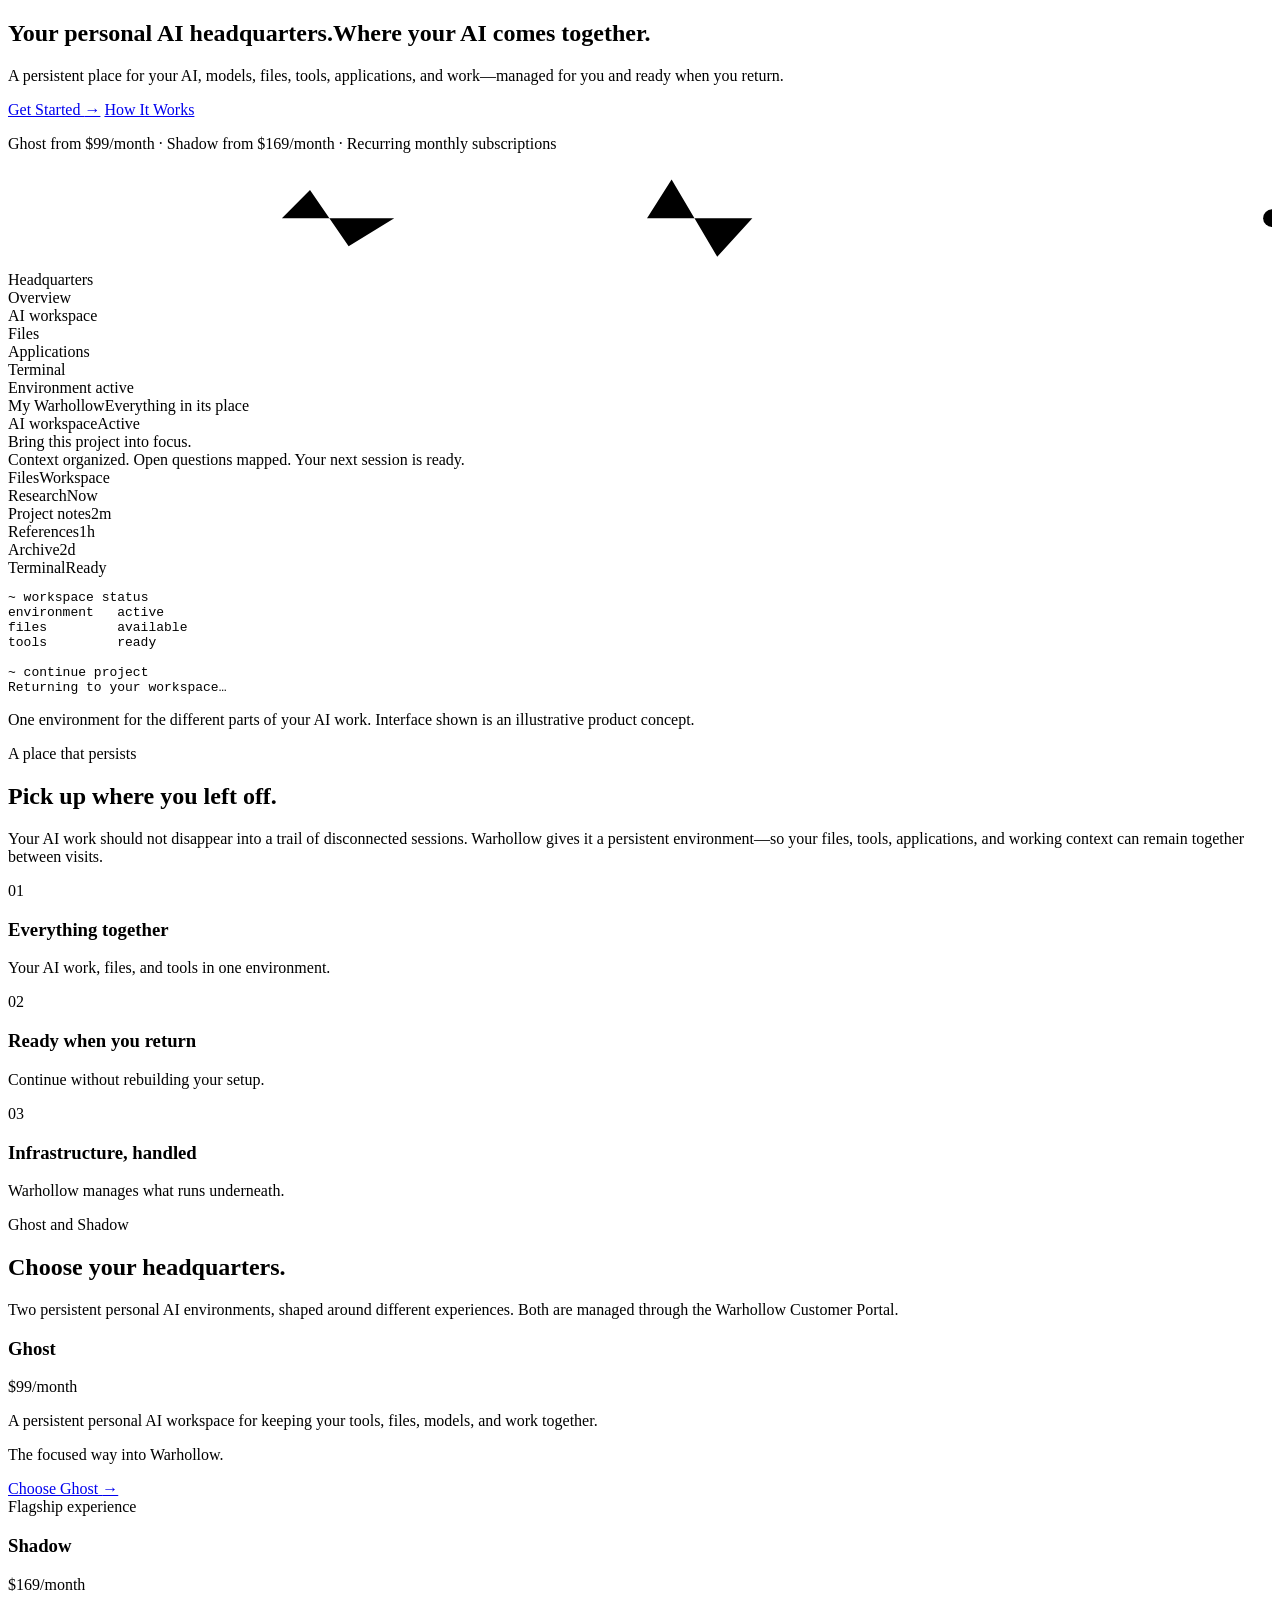
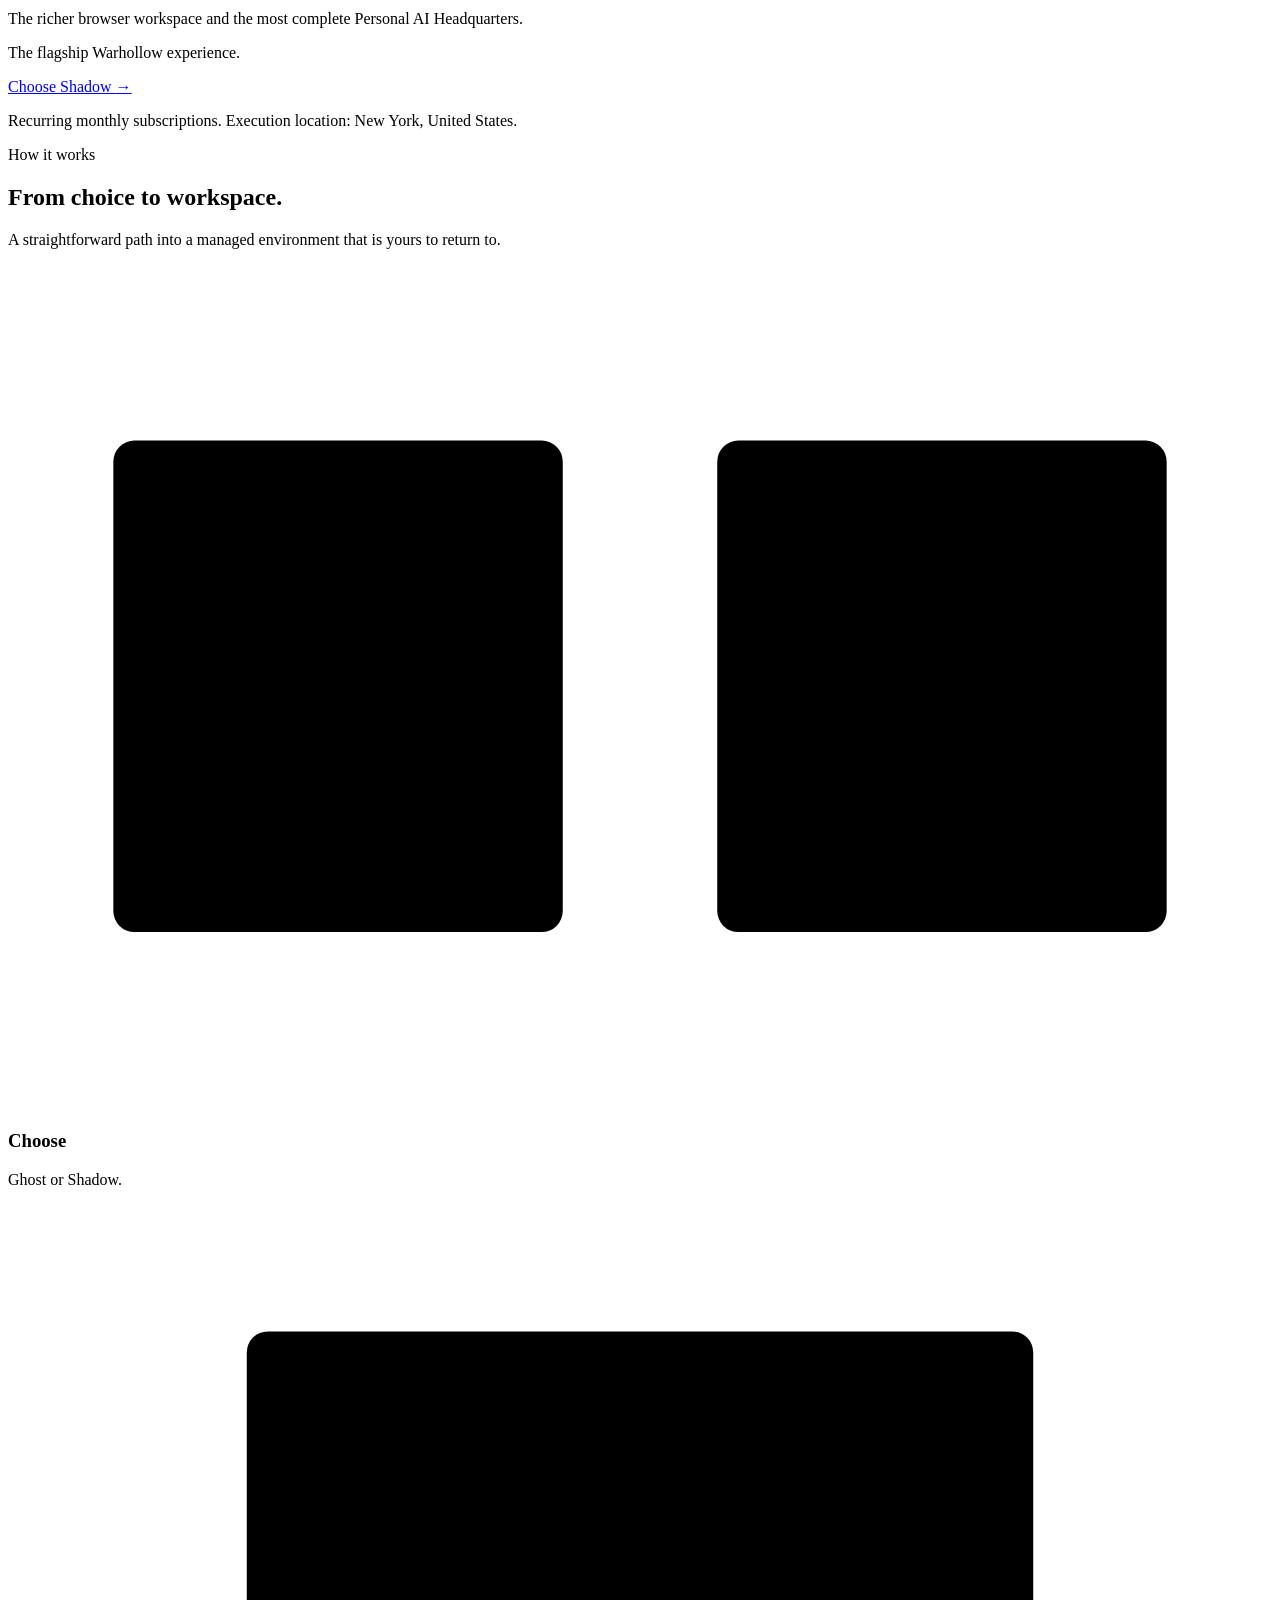
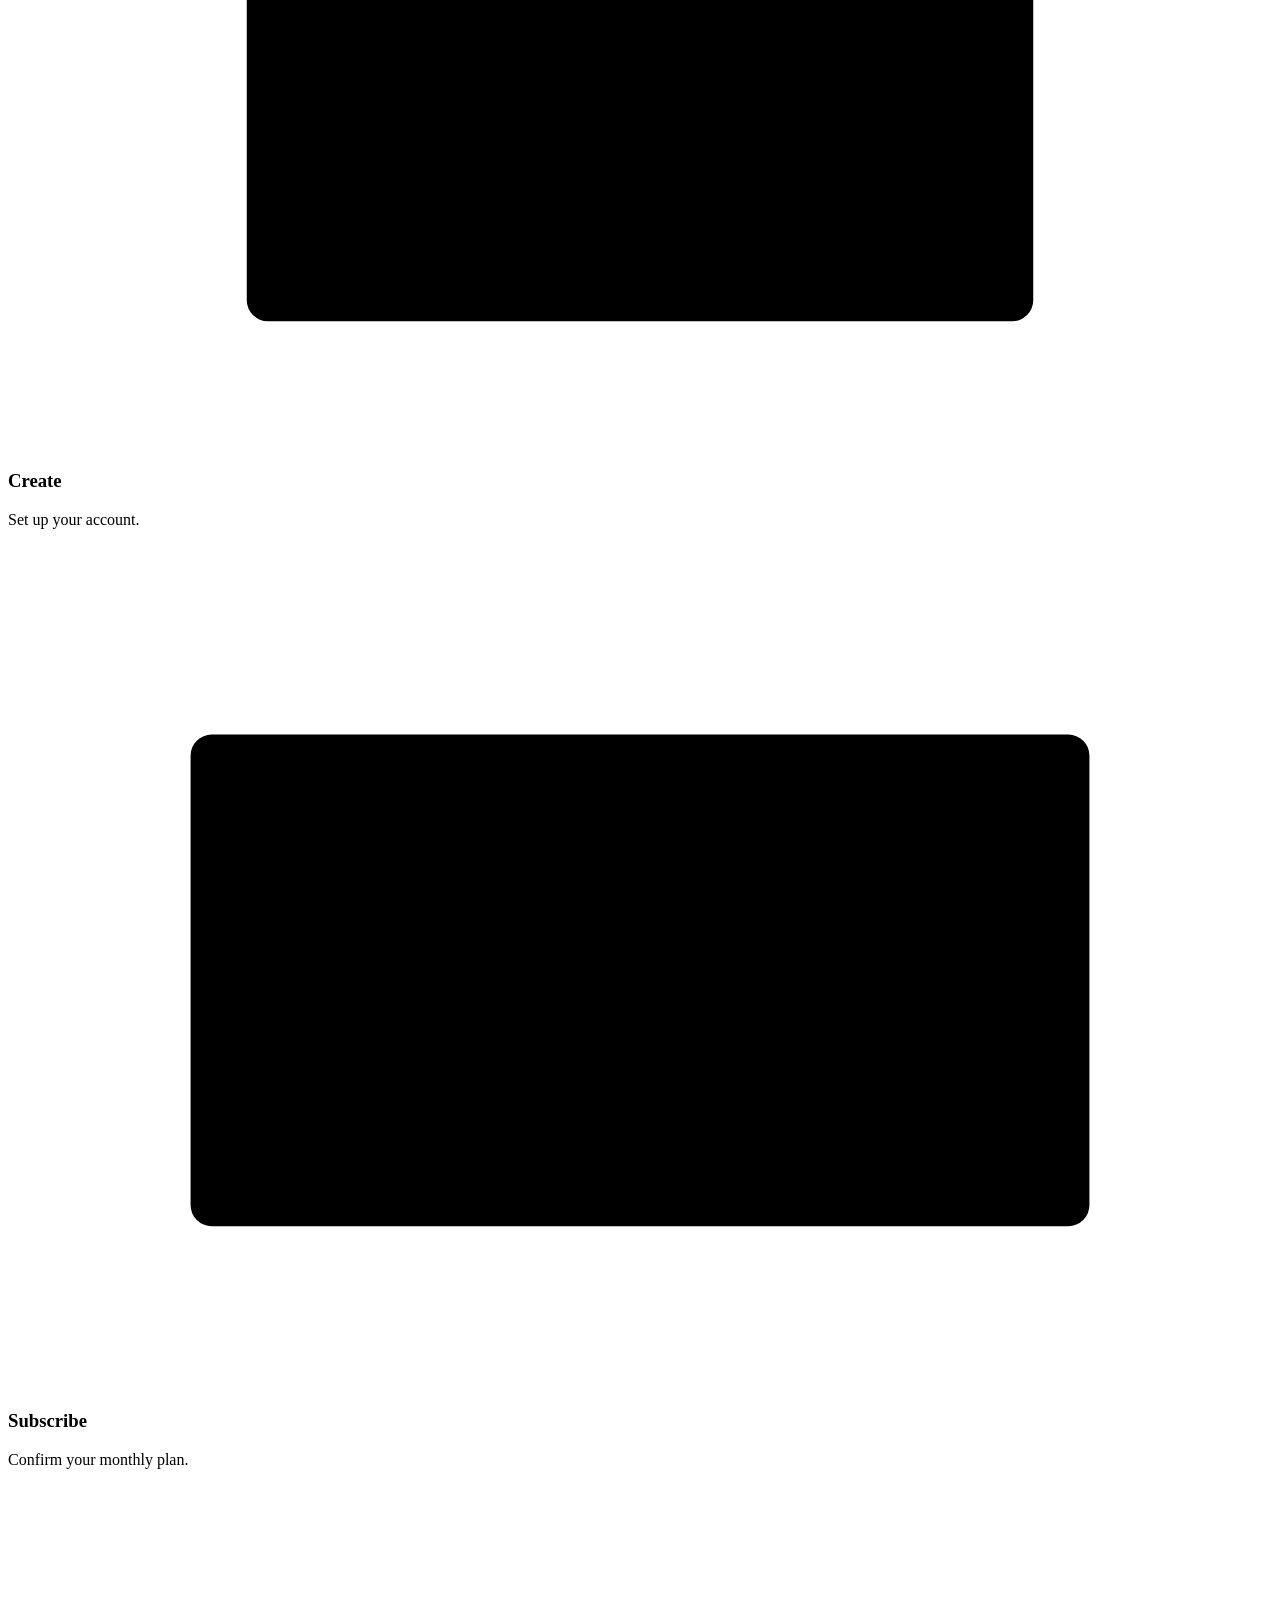
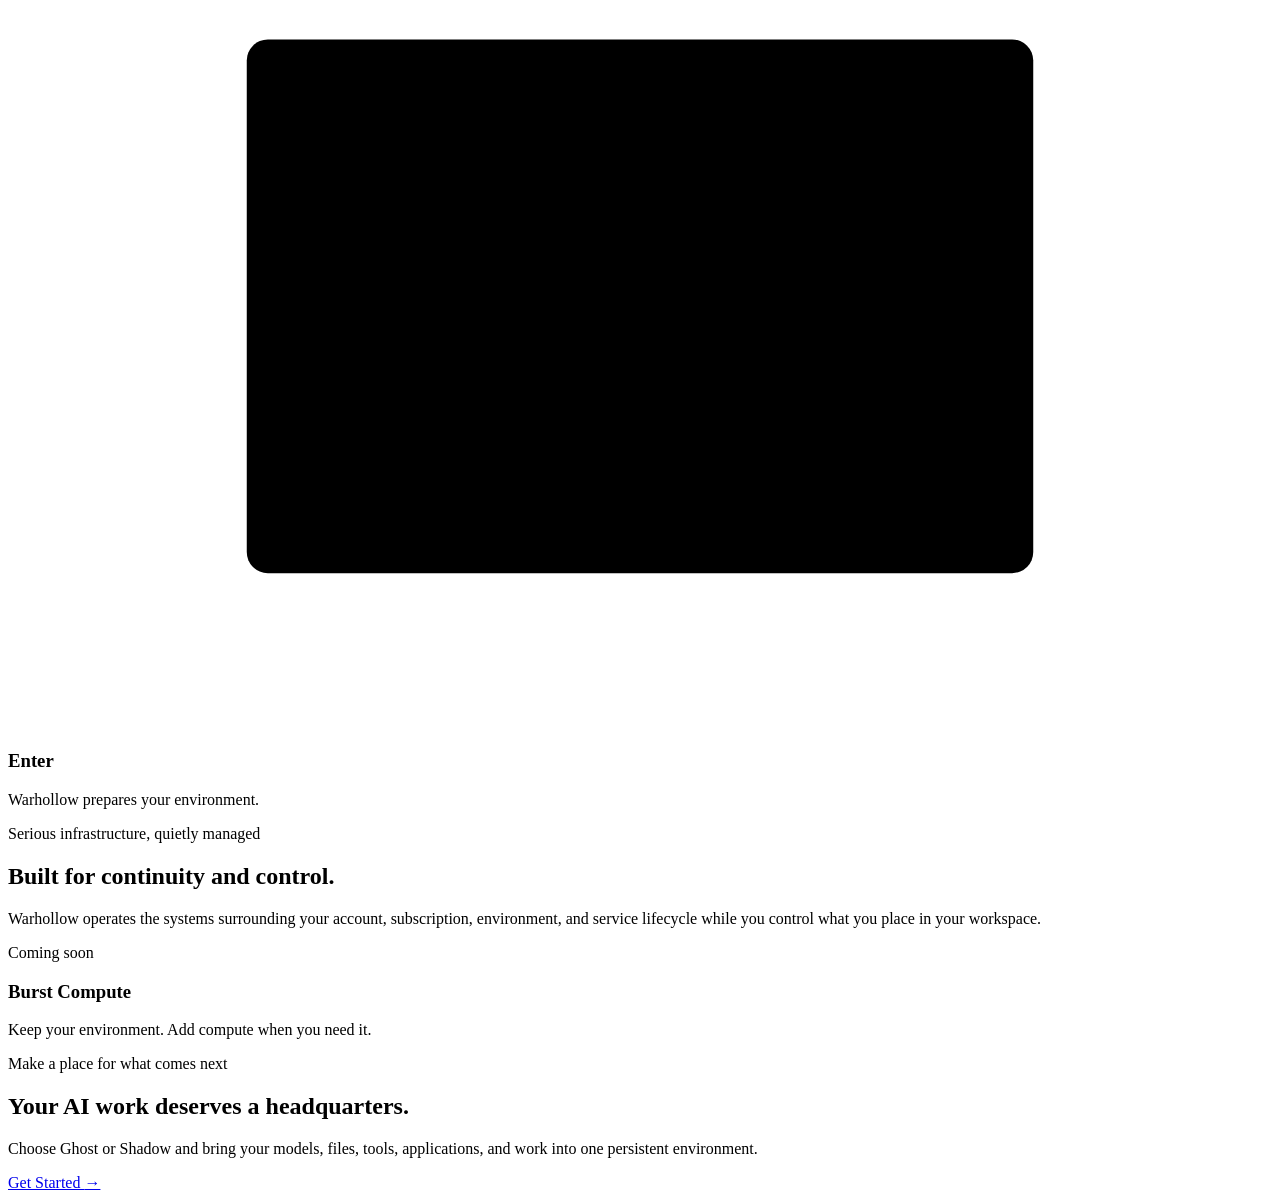
==== warhollow-site/index.html @ b1355f58 "Clean up obsolete homepage visuals" ====
<!doctype html>
<html lang="en">
<head>
  <meta charset="utf-8">
  <meta name="viewport" content="width=device-width, initial-scale=1">
  <meta name="theme-color" content="#07090a">
  <title>Warhollow — Your Personal AI Headquarters</title>
  <meta name="description" content="A persistent place where your AI, models, files, tools, applications, workspace, and compute come together.">
  <link rel="canonical" href="https://warhollow.com/">
  <link rel="stylesheet" href="/styles.css">
</head>
<body>
  <div data-site-header></div>
  <main>
    <section class="hero shell">
      <h1>Your personal AI headquarters.<span>Where your AI comes together.</span></h1>
      <p class="hero-copy">A persistent place for your AI, models, files, tools, applications, and work—managed for you and ready when you return.</p>
      <div class="hero-actions">
        <a class="button primary" href="https://portal.warhollow.com">Get Started <span aria-hidden="true">→</span></a>
        <a class="button secondary" href="#how-it-works">How It Works</a>
      </div>
      <p class="microcopy">Ghost from $99/month · Shadow from $169/month · Recurring monthly subscriptions</p>
      <svg class="system-signal" viewBox="0 0 360 28" aria-hidden="true"><path d="M0 14h78l8-8 11 16 13-8h72l7-11 13 22 10-11h148"/><circle cx="360" cy="14" r="2.5"/></svg>
    </section>

    <section class="workspace-stage shell" aria-labelledby="workspace-caption">
      <div class="workspace" role="img" aria-label="Warhollow workspace bringing together AI activity, files, tools, terminal, and environment status">
        <aside class="workspace-sidebar" aria-hidden="true">
          <div class="window-controls"><i></i><i></i><i></i></div>
          <div class="workspace-label">Headquarters</div>
          <div class="side-item active"><i class="side-icon"></i>Overview</div>
          <div class="side-item"><i class="side-icon"></i>AI workspace</div>
          <div class="side-item"><i class="side-icon"></i>Files</div>
          <div class="side-item"><i class="side-icon"></i>Applications</div>
          <div class="side-item"><i class="side-icon"></i>Terminal</div>
          <div class="side-status"><div class="status-row"><i class="status-dot"></i>Environment active</div></div>
        </aside>
        <div class="workspace-main" aria-hidden="true">
          <div class="workspace-top"><span class="workspace-title">My Warhollow</span><span class="workspace-meta">Everything in its place</span></div>
          <div class="workspace-grid">
            <article class="workspace-card ai-panel">
              <div class="card-head"><span>AI workspace</span><span class="card-kicker">Active</span></div>
              <div class="ai-body">
                <div class="ai-note">Bring this project into focus.</div>
                <div class="ai-response">Context organized. Open questions mapped. Your next session is ready.</div>
              </div>
            </article>
            <article class="workspace-card">
              <div class="card-head"><span>Files</span><span class="card-kicker">Workspace</span></div>
              <div class="files-list">
                <div class="file-row"><i class="file-icon"></i><span>Research</span><span class="file-time">Now</span></div>
                <div class="file-row"><i class="file-icon"></i><span>Project notes</span><span class="file-time">2m</span></div>
                <div class="file-row"><i class="file-icon"></i><span>References</span><span class="file-time">1h</span></div>
                <div class="file-row"><i class="file-icon"></i><span>Archive</span><span class="file-time">2d</span></div>
              </div>
            </article>
            <article class="workspace-card terminal">
              <div class="card-head"><span>Terminal</span><span class="card-kicker">Ready</span></div>
              <pre><span class="prompt">~</span> workspace status
environment   active
files         available
tools         ready

<span class="prompt">~</span> continue project
Returning to your workspace…<span class="cursor"></span></pre>
            </article>
          </div>
        </div>
      </div>
      <p class="workspace-caption" id="workspace-caption">One environment for the different parts of your AI work. Interface shown is an illustrative product concept.</p>
    </section>

    <section class="section" id="products">
      <div class="shell">
        <div class="section-intro">
          <div><p class="eyebrow">A place that persists</p><h2 class="section-heading">Pick up where you left off.</h2></div>
          <p class="section-copy">Your AI work should not disappear into a trail of disconnected sessions. Warhollow gives it a persistent environment—so your files, tools, applications, and working context can remain together between visits.</p>
        </div>
        <div class="feature-grid">
          <article class="feature"><span class="feature-number">01</span><h3>Everything together</h3><p>Your AI work, files, and tools in one environment.</p></article>
          <article class="feature"><span class="feature-number">02</span><h3>Ready when you return</h3><p>Continue without rebuilding your setup.</p></article>
          <article class="feature"><span class="feature-number">03</span><h3>Infrastructure, handled</h3><p>Warhollow manages what runs underneath.</p></article>
        </div>
      </div>
    </section>

    <section class="section" id="pricing">
      <div class="shell">
        <div class="section-intro">
          <div><p class="eyebrow">Ghost and Shadow</p><h2 class="section-heading">Choose your headquarters.</h2></div>
          <p class="section-copy">Two persistent personal AI environments, shaped around different experiences. Both are managed through the Warhollow Customer Portal.</p>
        </div>
        <div class="pricing-grid">
          <article class="price-card">
            <h3 class="price-name">Ghost</h3>
            <div class="price">$99<span>/month</span></div>
            <p class="price-description">A persistent personal AI workspace for keeping your tools, files, models, and work together.</p>
            <p class="price-details">The focused way into Warhollow.</p>
            <a class="button secondary" href="https://portal.warhollow.com">Choose Ghost <span aria-hidden="true">→</span></a>
          </article>
          <article class="price-card flagship">
            <span class="flagship-label">Flagship experience</span>
            <h3 class="price-name">Shadow</h3>
            <div class="price">$169<span>/month</span></div>
            <p class="price-description">The richer browser workspace and the most complete Personal AI Headquarters.</p>
            <p class="price-details">The flagship Warhollow experience.</p>
            <a class="button primary" href="https://portal.warhollow.com">Choose Shadow <span aria-hidden="true">→</span></a>
          </article>
        </div>
        <p class="pricing-note">Recurring monthly subscriptions. Execution location: New York, United States.</p>
      </div>
    </section>

    <section class="section" id="how-it-works">
      <div class="shell">
        <div class="section-intro"><div><p class="eyebrow">How it works</p><h2 class="section-heading">From choice to workspace.</h2></div><p class="section-copy">A straightforward path into a managed environment that is yours to return to.</p></div>
        <div class="steps">
          <article class="step">
            <div class="step-art" aria-hidden="true"><svg viewBox="0 0 180 120"><rect class="step-surface" x="15" y="25" width="64" height="70" rx="3"/><rect class="step-surface" x="101" y="25" width="64" height="70" rx="3"/><circle cx="47" cy="52" r="11"/><path d="M30 78h34M133 42v21M122 52.5h22M116 78h34"/></svg></div>
            <h3>Choose</h3><p>Ghost or Shadow.</p>
          </article>
          <article class="step">
            <div class="step-art" aria-hidden="true"><svg viewBox="0 0 180 120"><rect class="step-surface" x="34" y="18" width="112" height="84" rx="3"/><circle cx="65" cy="54" r="13"/><path d="M44 83c3-11 11-17 21-17s18 6 21 17M102 46h25M102 59h25M102 72h17"/></svg></div>
            <h3>Create</h3><p>Set up your account.</p>
          </article>
          <article class="step">
            <div class="step-art" aria-hidden="true"><svg viewBox="0 0 180 120"><rect class="step-surface" x="26" y="27" width="128" height="70" rx="3"/><path d="M26 47h128M43 73h32M43 83h21"/><circle cx="130" cy="73" r="10"/><path class="step-accent" d="m126 73 3 3 6-7"/></svg></div>
            <h3>Subscribe</h3><p>Confirm your monthly plan.</p>
          </article>
          <article class="step">
            <div class="step-art" aria-hidden="true"><svg viewBox="0 0 180 120"><rect class="step-surface" x="34" y="22" width="112" height="76" rx="3"/><path d="M34 43h112M49 33h2M59 33h2M69 33h2M68 70h44M90 58v24"/><path class="step-accent" d="m104 64 8 6-8 6"/></svg></div>
            <h3>Enter</h3><p>Warhollow prepares your environment.</p>
          </article>
        </div>
      </div>
    </section>

    <section class="section">
      <div class="shell">
        <div class="section-intro"><div><p class="eyebrow">Serious infrastructure, quietly managed</p><h2 class="section-heading">Built for continuity and control.</h2></div><p class="section-copy">Warhollow operates the systems surrounding your account, subscription, environment, and service lifecycle while you control what you place in your workspace.</p></div>
        <div class="burst-grid">
          <article class="burst-panel"><span class="coming">Coming soon</span><h3>Burst Compute</h3><p>Keep your environment. Add compute when you need it.</p></article>
        </div>
      </div>
    </section>

    <section class="final-cta shell">
      <p class="eyebrow">Make a place for what comes next</p>
      <h2>Your AI work deserves a headquarters.</h2>
      <p>Choose Ghost or Shadow and bring your models, files, tools, applications, and work into one persistent environment.</p>
      <a class="button primary" href="https://portal.warhollow.com">Get Started <span aria-hidden="true">→</span></a>
    </section>
  </main>
  <div data-site-footer></div>
  <script src="/site.js"></script>
</body>
</html>
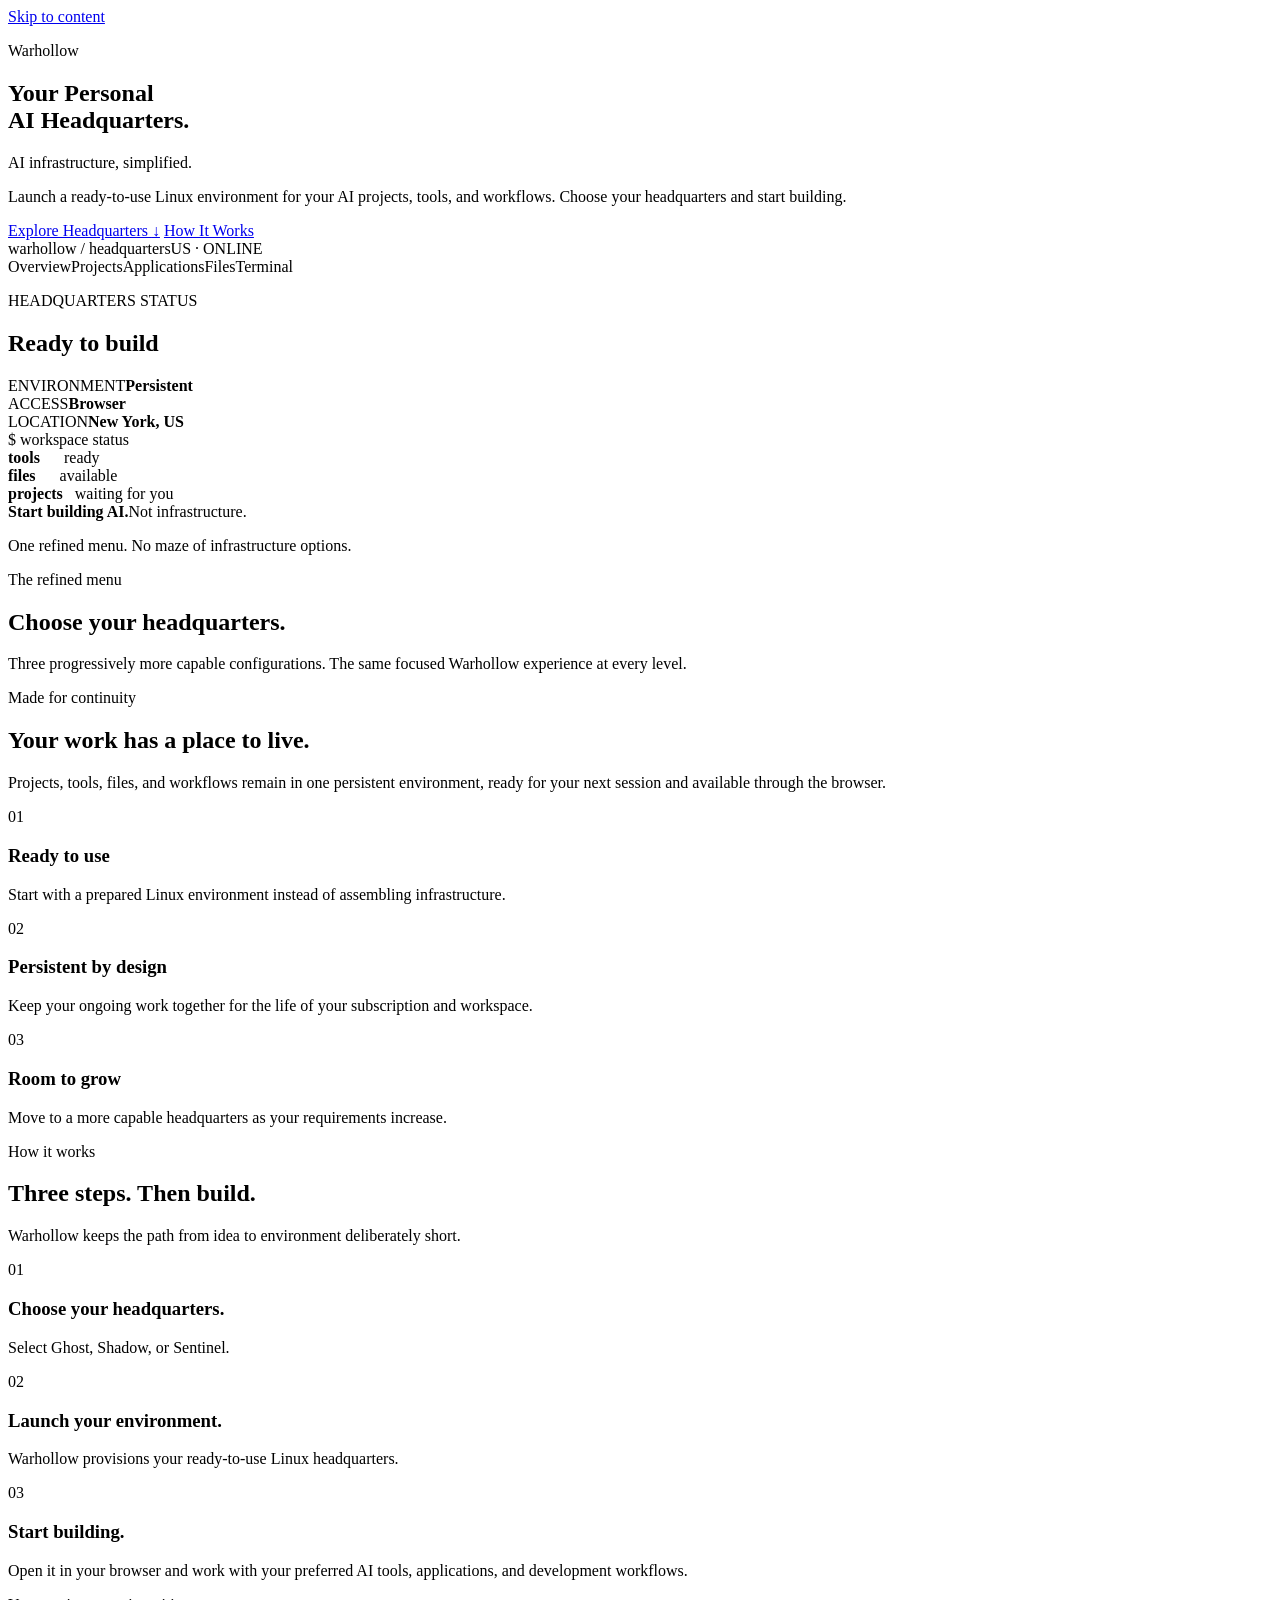
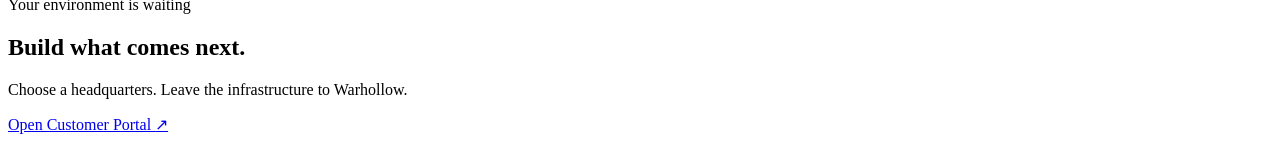
==== commit 1296c243: "Redesign public launch website and add Singapore landing page" ====
--- a/warhollow-site/index.html
+++ b/warhollow-site/index.html
@@ -4,154 +4,83 @@
   <meta charset="utf-8">
   <meta name="viewport" content="width=device-width, initial-scale=1">
   <meta name="theme-color" content="#07090a">
+  <meta name="robots" content="noindex, nofollow">
   <title>Warhollow — Your Personal AI Headquarters</title>
-  <meta name="description" content="A persistent place where your AI, models, files, tools, applications, workspace, and compute come together.">
+  <meta name="description" content="Launch a ready-to-use, persistent Linux environment for your AI projects, tools, and workflows.">
   <link rel="canonical" href="https://warhollow.com/">
+  <meta property="og:type" content="website">
+  <meta property="og:site_name" content="Warhollow">
+  <meta property="og:title" content="Warhollow — Your Personal AI Headquarters">
+  <meta property="og:description" content="AI infrastructure, simplified. Choose your headquarters and start building.">
+  <meta property="og:url" content="https://warhollow.com/">
+  <meta name="twitter:card" content="summary_large_image">
   <link rel="stylesheet" href="/styles.css">
+  <script type="application/ld+json">{"@context":"https://schema.org","@type":"Organization","name":"Warhollow","url":"https://warhollow.com/","description":"Globally accessible U.S.-based AI infrastructure provider."}</script>
 </head>
 <body>
+  <a class="skip-link" href="#main">Skip to content</a>
   <div data-site-header></div>
-  <main>
+  <main id="main">
     <section class="hero shell">
-      <h1>Your personal AI headquarters.<span>Where your AI comes together.</span></h1>
-      <p class="hero-copy">A persistent place for your AI, models, files, tools, applications, and work—managed for you and ready when you return.</p>
-      <div class="hero-actions">
-        <a class="button primary" href="https://portal.warhollow.com">Get Started <span aria-hidden="true">→</span></a>
-        <a class="button secondary" href="#how-it-works">How It Works</a>
-      </div>
-      <p class="microcopy">Ghost from $99/month · Shadow from $169/month · Recurring monthly subscriptions</p>
-      <svg class="system-signal" viewBox="0 0 360 28" aria-hidden="true"><path d="M0 14h78l8-8 11 16 13-8h72l7-11 13 22 10-11h148"/><circle cx="360" cy="14" r="2.5"/></svg>
-    </section>
-
-    <section class="workspace-stage shell" aria-labelledby="workspace-caption">
-      <div class="workspace" role="img" aria-label="Warhollow workspace bringing together AI activity, files, tools, terminal, and environment status">
-        <aside class="workspace-sidebar" aria-hidden="true">
-          <div class="window-controls"><i></i><i></i><i></i></div>
-          <div class="workspace-label">Headquarters</div>
-          <div class="side-item active"><i class="side-icon"></i>Overview</div>
-          <div class="side-item"><i class="side-icon"></i>AI workspace</div>
-          <div class="side-item"><i class="side-icon"></i>Files</div>
-          <div class="side-item"><i class="side-icon"></i>Applications</div>
-          <div class="side-item"><i class="side-icon"></i>Terminal</div>
-          <div class="side-status"><div class="status-row"><i class="status-dot"></i>Environment active</div></div>
-        </aside>
-        <div class="workspace-main" aria-hidden="true">
-          <div class="workspace-top"><span class="workspace-title">My Warhollow</span><span class="workspace-meta">Everything in its place</span></div>
-          <div class="workspace-grid">
-            <article class="workspace-card ai-panel">
-              <div class="card-head"><span>AI workspace</span><span class="card-kicker">Active</span></div>
-              <div class="ai-body">
-                <div class="ai-note">Bring this project into focus.</div>
-                <div class="ai-response">Context organized. Open questions mapped. Your next session is ready.</div>
-              </div>
-            </article>
-            <article class="workspace-card">
-              <div class="card-head"><span>Files</span><span class="card-kicker">Workspace</span></div>
-              <div class="files-list">
-                <div class="file-row"><i class="file-icon"></i><span>Research</span><span class="file-time">Now</span></div>
-                <div class="file-row"><i class="file-icon"></i><span>Project notes</span><span class="file-time">2m</span></div>
-                <div class="file-row"><i class="file-icon"></i><span>References</span><span class="file-time">1h</span></div>
-                <div class="file-row"><i class="file-icon"></i><span>Archive</span><span class="file-time">2d</span></div>
-              </div>
-            </article>
-            <article class="workspace-card terminal">
-              <div class="card-head"><span>Terminal</span><span class="card-kicker">Ready</span></div>
-              <pre><span class="prompt">~</span> workspace status
-environment   active
-files         available
-tools         ready
-
-<span class="prompt">~</span> continue project
-Returning to your workspace…<span class="cursor"></span></pre>
-            </article>
-          </div>
+      <div class="hero-copy-block">
+        <p class="eyebrow">Warhollow</p>
+        <h1>Your Personal<br><span>AI Headquarters.</span></h1>
+        <p class="hero-deck">AI infrastructure, simplified.</p>
+        <p class="hero-copy">Launch a ready-to-use Linux environment for your AI projects, tools, and workflows. Choose your headquarters and start building.</p>
+        <div class="hero-actions">
+          <a class="button primary" href="#headquarters">Explore Headquarters <span aria-hidden="true">↓</span></a>
+          <a class="button secondary" href="#how-it-works">How It Works</a>
         </div>
       </div>
-      <p class="workspace-caption" id="workspace-caption">One environment for the different parts of your AI work. Interface shown is an illustrative product concept.</p>
-    </section>
-
-    <section class="section" id="products">
-      <div class="shell">
-        <div class="section-intro">
-          <div><p class="eyebrow">A place that persists</p><h2 class="section-heading">Pick up where you left off.</h2></div>
-          <p class="section-copy">Your AI work should not disappear into a trail of disconnected sessions. Warhollow gives it a persistent environment—so your files, tools, applications, and working context can remain together between visits.</p>
-        </div>
-        <div class="feature-grid">
-          <article class="feature"><span class="feature-number">01</span><h3>Everything together</h3><p>Your AI work, files, and tools in one environment.</p></article>
-          <article class="feature"><span class="feature-number">02</span><h3>Ready when you return</h3><p>Continue without rebuilding your setup.</p></article>
-          <article class="feature"><span class="feature-number">03</span><h3>Infrastructure, handled</h3><p>Warhollow manages what runs underneath.</p></article>
+      <div class="hero-console" aria-label="Illustration of a ready Warhollow environment">
+        <div class="console-bar"><span><i></i><i></i><i></i></span><span>warhollow / headquarters</span><span>US · ONLINE</span></div>
+        <div class="console-body">
+          <div class="console-sidebar"><span class="active">Overview</span><span>Projects</span><span>Applications</span><span>Files</span><span>Terminal</span></div>
+          <div class="console-main">
+            <p class="console-kicker">HEADQUARTERS STATUS</p>
+            <h2>Ready to build<span class="terminal-cursor" aria-hidden="true"></span></h2>
+            <div class="console-metrics"><div><span>ENVIRONMENT</span><strong>Persistent</strong></div><div><span>ACCESS</span><strong>Browser</strong></div><div><span>LOCATION</span><strong>New York, US</strong></div></div>
+            <div class="console-terminal"><span>$</span> workspace status<br><b>tools</b>&nbsp;&nbsp;&nbsp;&nbsp;&nbsp;&nbsp;ready<br><b>files</b>&nbsp;&nbsp;&nbsp;&nbsp;&nbsp;&nbsp;available<br><b>projects</b>&nbsp;&nbsp;&nbsp;waiting for you<span class="terminal-cursor small" aria-hidden="true"></span></div>
+          </div>
         </div>
       </div>
     </section>
 
-    <section class="section" id="pricing">
+    <section class="promise-strip" aria-label="Warhollow promise"><div class="shell"><strong>Start building AI.</strong><span>Not infrastructure.</span><p>One refined menu. No maze of infrastructure options.</p></div></section>
+
+    <section class="section" id="headquarters">
       <div class="shell">
-        <div class="section-intro">
-          <div><p class="eyebrow">Ghost and Shadow</p><h2 class="section-heading">Choose your headquarters.</h2></div>
-          <p class="section-copy">Two persistent personal AI environments, shaped around different experiences. Both are managed through the Warhollow Customer Portal.</p>
+        <div class="section-intro"><div><p class="eyebrow">The refined menu</p><h2>Choose your headquarters.</h2></div><p>Three progressively more capable configurations. The same focused Warhollow experience at every level.</p></div>
+        <product-catalog></product-catalog>
+      </div>
+    </section>
+
+    <section class="section environment-section">
+      <div class="shell split-feature">
+        <div><p class="eyebrow">Made for continuity</p><h2>Your work has a place to live.</h2><p class="large-copy">Projects, tools, files, and workflows remain in one persistent environment, ready for your next session and available through the browser.</p></div>
+        <div class="continuity-list">
+          <article><span>01</span><div><h3>Ready to use</h3><p>Start with a prepared Linux environment instead of assembling infrastructure.</p></div></article>
+          <article><span>02</span><div><h3>Persistent by design</h3><p>Keep your ongoing work together for the life of your subscription and workspace.</p></div></article>
+          <article><span>03</span><div><h3>Room to grow</h3><p>Move to a more capable headquarters as your requirements increase.</p></div></article>
         </div>
-        <div class="pricing-grid">
-          <article class="price-card">
-            <h3 class="price-name">Ghost</h3>
-            <div class="price">$99<span>/month</span></div>
-            <p class="price-description">A persistent personal AI workspace for keeping your tools, files, models, and work together.</p>
-            <p class="price-details">The focused way into Warhollow.</p>
-            <a class="button secondary" href="https://portal.warhollow.com">Choose Ghost <span aria-hidden="true">→</span></a>
-          </article>
-          <article class="price-card flagship">
-            <span class="flagship-label">Flagship experience</span>
-            <h3 class="price-name">Shadow</h3>
-            <div class="price">$169<span>/month</span></div>
-            <p class="price-description">The richer browser workspace and the most complete Personal AI Headquarters.</p>
-            <p class="price-details">The flagship Warhollow experience.</p>
-            <a class="button primary" href="https://portal.warhollow.com">Choose Shadow <span aria-hidden="true">→</span></a>
-          </article>
-        </div>
-        <p class="pricing-note">Recurring monthly subscriptions. Execution location: New York, United States.</p>
       </div>
     </section>
 
     <section class="section" id="how-it-works">
       <div class="shell">
-        <div class="section-intro"><div><p class="eyebrow">How it works</p><h2 class="section-heading">From choice to workspace.</h2></div><p class="section-copy">A straightforward path into a managed environment that is yours to return to.</p></div>
+        <div class="section-intro"><div><p class="eyebrow">How it works</p><h2>Three steps. Then build.</h2></div><p>Warhollow keeps the path from idea to environment deliberately short.</p></div>
         <div class="steps">
-          <article class="step">
-            <div class="step-art" aria-hidden="true"><svg viewBox="0 0 180 120"><rect class="step-surface" x="15" y="25" width="64" height="70" rx="3"/><rect class="step-surface" x="101" y="25" width="64" height="70" rx="3"/><circle cx="47" cy="52" r="11"/><path d="M30 78h34M133 42v21M122 52.5h22M116 78h34"/></svg></div>
-            <h3>Choose</h3><p>Ghost or Shadow.</p>
-          </article>
-          <article class="step">
-            <div class="step-art" aria-hidden="true"><svg viewBox="0 0 180 120"><rect class="step-surface" x="34" y="18" width="112" height="84" rx="3"/><circle cx="65" cy="54" r="13"/><path d="M44 83c3-11 11-17 21-17s18 6 21 17M102 46h25M102 59h25M102 72h17"/></svg></div>
-            <h3>Create</h3><p>Set up your account.</p>
-          </article>
-          <article class="step">
-            <div class="step-art" aria-hidden="true"><svg viewBox="0 0 180 120"><rect class="step-surface" x="26" y="27" width="128" height="70" rx="3"/><path d="M26 47h128M43 73h32M43 83h21"/><circle cx="130" cy="73" r="10"/><path class="step-accent" d="m126 73 3 3 6-7"/></svg></div>
-            <h3>Subscribe</h3><p>Confirm your monthly plan.</p>
-          </article>
-          <article class="step">
-            <div class="step-art" aria-hidden="true"><svg viewBox="0 0 180 120"><rect class="step-surface" x="34" y="22" width="112" height="76" rx="3"/><path d="M34 43h112M49 33h2M59 33h2M69 33h2M68 70h44M90 58v24"/><path class="step-accent" d="m104 64 8 6-8 6"/></svg></div>
-            <h3>Enter</h3><p>Warhollow prepares your environment.</p>
-          </article>
+          <article><span>01</span><h3>Choose your headquarters.</h3><p>Select Ghost, Shadow, or Sentinel.</p></article>
+          <article><span>02</span><h3>Launch your environment.</h3><p>Warhollow provisions your ready-to-use Linux headquarters.</p></article>
+          <article><span>03</span><h3>Start building.</h3><p>Open it in your browser and work with your preferred AI tools, applications, and development workflows.</p></article>
         </div>
       </div>
     </section>
 
-    <section class="section">
-      <div class="shell">
-        <div class="section-intro"><div><p class="eyebrow">Serious infrastructure, quietly managed</p><h2 class="section-heading">Built for continuity and control.</h2></div><p class="section-copy">Warhollow operates the systems surrounding your account, subscription, environment, and service lifecycle while you control what you place in your workspace.</p></div>
-        <div class="burst-grid">
-          <article class="burst-panel"><span class="coming">Coming soon</span><h3>Burst Compute</h3><p>Keep your environment. Add compute when you need it.</p></article>
-        </div>
-      </div>
-    </section>
-
-    <section class="final-cta shell">
-      <p class="eyebrow">Make a place for what comes next</p>
-      <h2>Your AI work deserves a headquarters.</h2>
-      <p>Choose Ghost or Shadow and bring your models, files, tools, applications, and work into one persistent environment.</p>
-      <a class="button primary" href="https://portal.warhollow.com">Get Started <span aria-hidden="true">→</span></a>
-    </section>
+    <section class="section launch-section"><div class="shell launch-panel"><p class="eyebrow">Your environment is waiting</p><h2>Build what comes next.</h2><p>Choose a headquarters. Leave the infrastructure to Warhollow.</p><a class="button primary" href="https://portal.warhollow.com">Open Customer Portal <span aria-hidden="true">↗</span></a></div></section>
   </main>
   <div data-site-footer></div>
+  <script src="/product-catalog.js"></script>
   <script src="/site.js"></script>
 </body>
 </html>
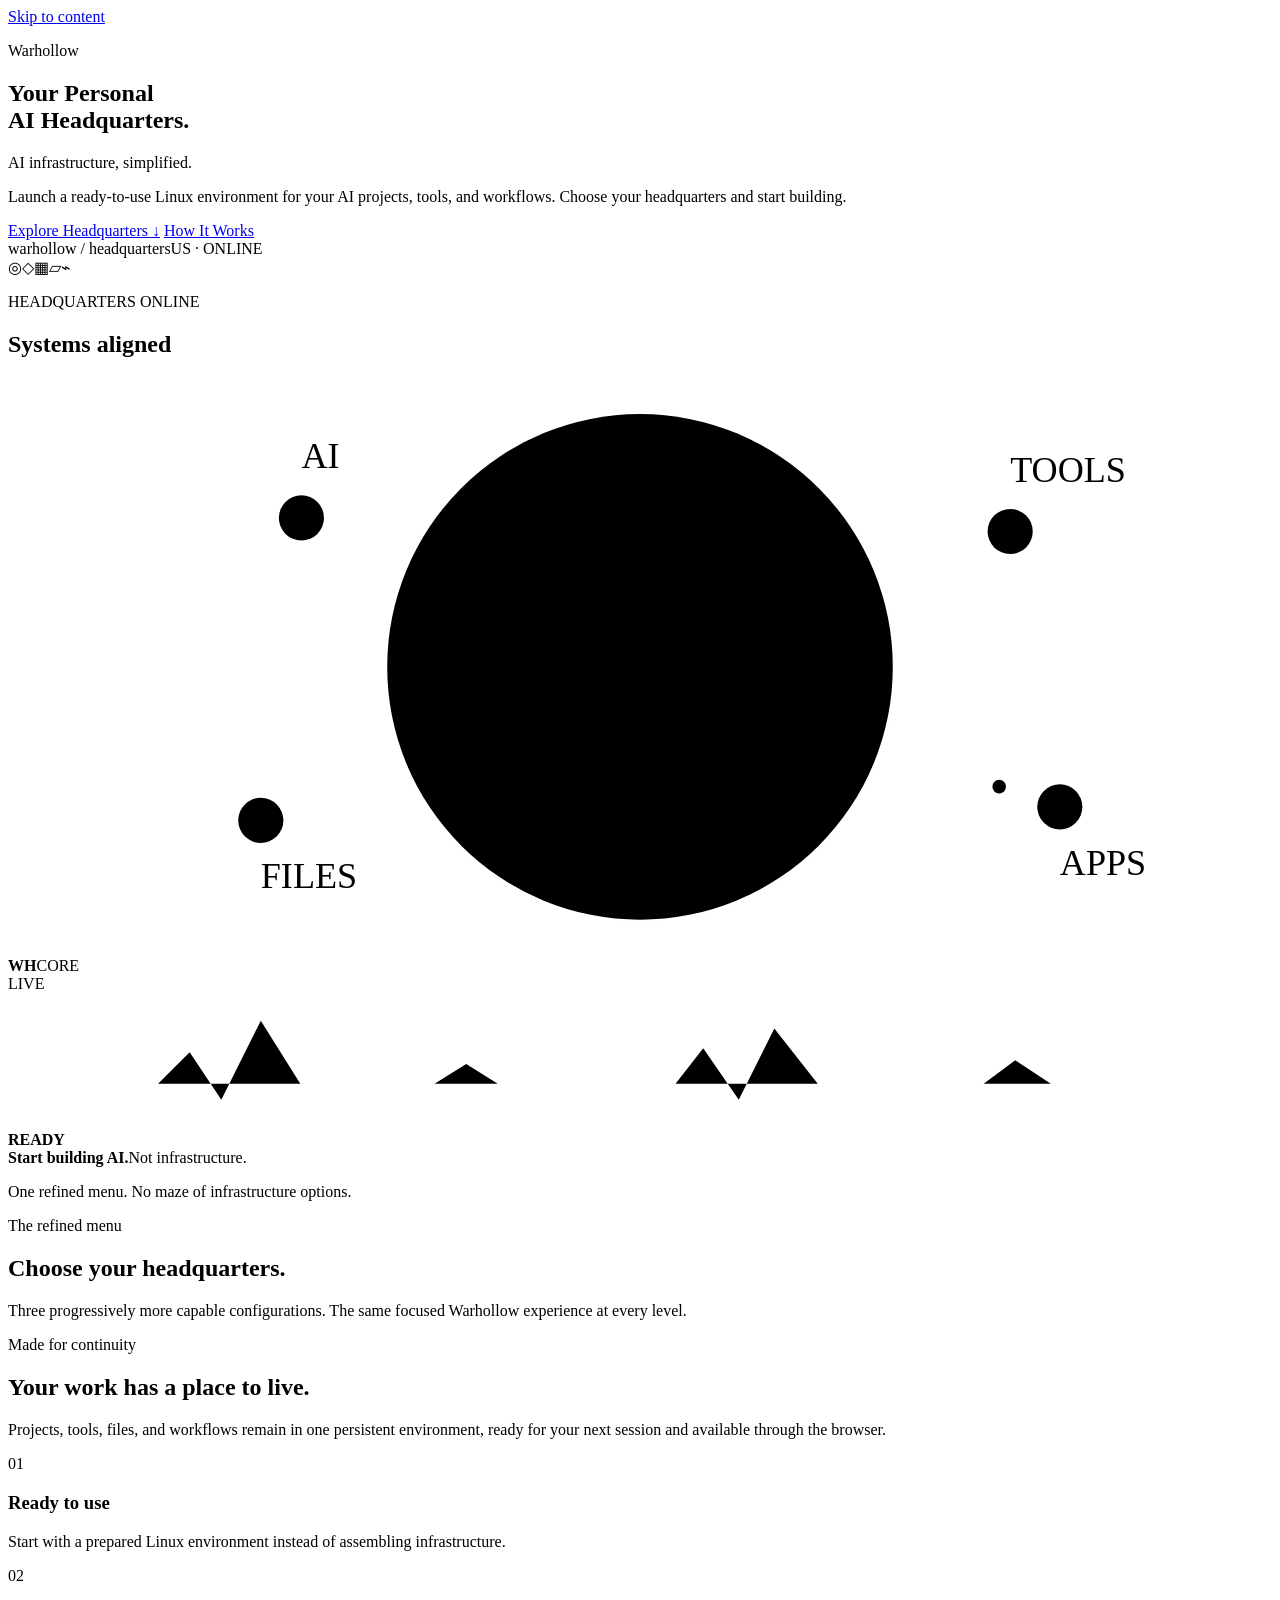
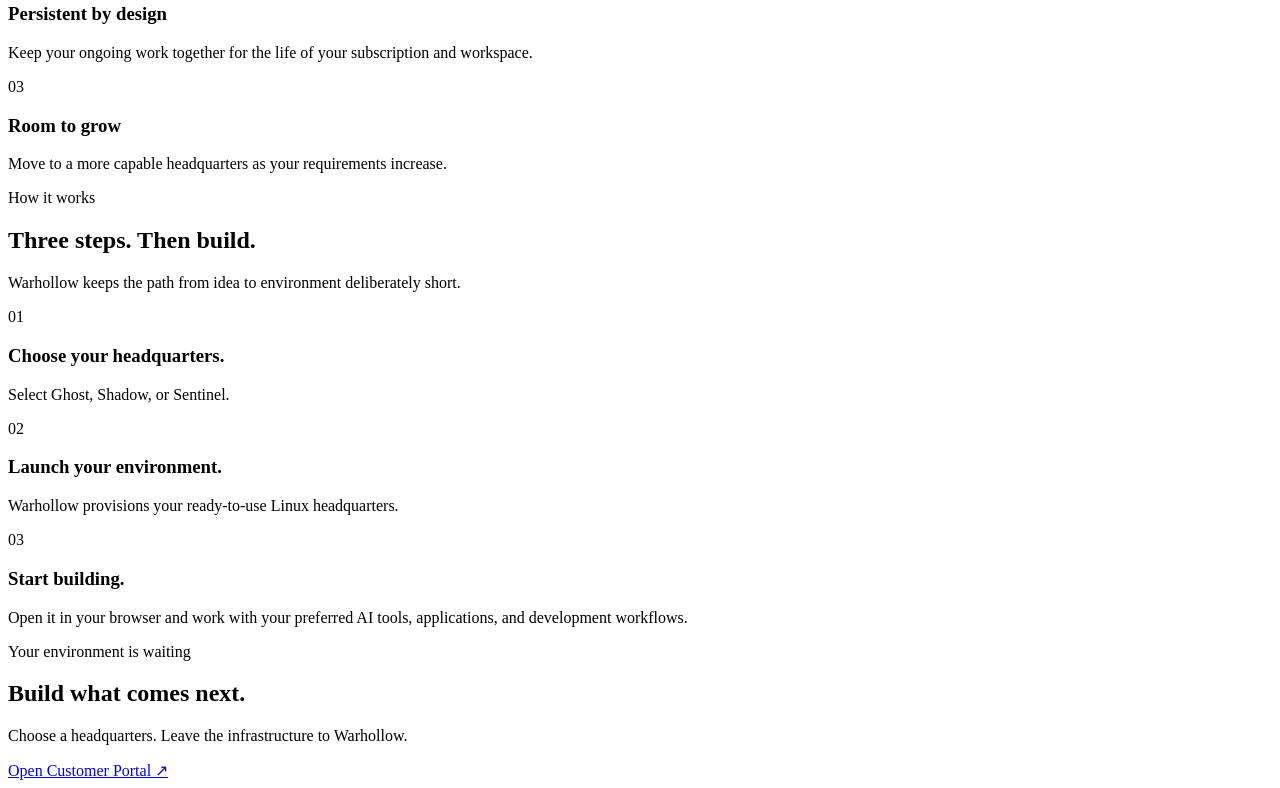
==== commit 5d8239cc: "Update legal policies and homepage visual" ====
--- a/warhollow-site/index.html
+++ b/warhollow-site/index.html
@@ -35,12 +35,27 @@
       <div class="hero-console" aria-label="Illustration of a ready Warhollow environment">
         <div class="console-bar"><span><i></i><i></i><i></i></span><span>warhollow / headquarters</span><span>US · ONLINE</span></div>
         <div class="console-body">
-          <div class="console-sidebar"><span class="active">Overview</span><span>Projects</span><span>Applications</span><span>Files</span><span>Terminal</span></div>
+          <div class="console-sidebar console-icon-rail" aria-label="Workspace tools"><span class="active" title="Overview">◎</span><span title="Projects">◇</span><span title="Applications">▦</span><span title="Files">▱</span><span title="Terminal">⌁</span></div>
           <div class="console-main">
-            <p class="console-kicker">HEADQUARTERS STATUS</p>
-            <h2>Ready to build<span class="terminal-cursor" aria-hidden="true"></span></h2>
-            <div class="console-metrics"><div><span>ENVIRONMENT</span><strong>Persistent</strong></div><div><span>ACCESS</span><strong>Browser</strong></div><div><span>LOCATION</span><strong>New York, US</strong></div></div>
-            <div class="console-terminal"><span>$</span> workspace status<br><b>tools</b>&nbsp;&nbsp;&nbsp;&nbsp;&nbsp;&nbsp;ready<br><b>files</b>&nbsp;&nbsp;&nbsp;&nbsp;&nbsp;&nbsp;available<br><b>projects</b>&nbsp;&nbsp;&nbsp;waiting for you<span class="terminal-cursor small" aria-hidden="true"></span></div>
+            <div class="console-heading"><div><p class="console-kicker">HEADQUARTERS ONLINE</p><h2>Systems aligned</h2></div><span class="system-pulse" aria-hidden="true"></span></div>
+            <div class="system-map" aria-hidden="true">
+              <svg viewBox="0 0 560 255" role="img">
+                <defs><radialGradient id="core-glow"><stop offset="0" stop-color="#59d9df" stop-opacity=".26"/><stop offset="1" stop-color="#59d9df" stop-opacity="0"/></radialGradient></defs>
+                <circle class="map-glow" cx="280" cy="128" r="116" fill="url(#core-glow)"/>
+                <circle class="map-ring map-ring-one" cx="280" cy="128" r="76"/>
+                <circle class="map-ring map-ring-two" cx="280" cy="128" r="112"/>
+                <path class="map-link link-one" d="M280 128 130 62M280 128 444 68M280 128 466 190M280 128 112 196"/>
+                <circle class="map-core" cx="280" cy="128" r="35"/><circle class="map-core-inner" cx="280" cy="128" r="13"/>
+                <g class="map-node node-one"><circle cx="130" cy="62" r="10"/><text x="130" y="40">AI</text></g>
+                <g class="map-node node-two"><circle cx="444" cy="68" r="10"/><text x="444" y="46">TOOLS</text></g>
+                <g class="map-node node-three"><circle cx="466" cy="190" r="10"/><text x="466" y="220">APPS</text></g>
+                <g class="map-node node-four"><circle cx="112" cy="196" r="10"/><text x="112" y="226">FILES</text></g>
+                <g class="data-particle"><circle r="3"><animateMotion dur="3s" repeatCount="indefinite" path="M130 62 L280 128"/></circle></g>
+                <g class="data-particle particle-delay"><circle r="3"><animateMotion dur="3s" begin="-1.5s" repeatCount="indefinite" path="M466 190 L280 128"/></circle></g>
+              </svg>
+              <div class="core-label"><strong>WH</strong><span>CORE</span></div>
+            </div>
+            <div class="signal-strip"><span>LIVE</span><svg viewBox="0 0 320 34" preserveAspectRatio="none" aria-hidden="true"><path d="M0 23h38l8-8 8 12 10-20 10 16h34l8-5 8 5h45l7-9 9 13 9-18 11 14h42l8-6 9 6h58"/></svg><b>READY</b></div>
           </div>
         </div>
       </div>
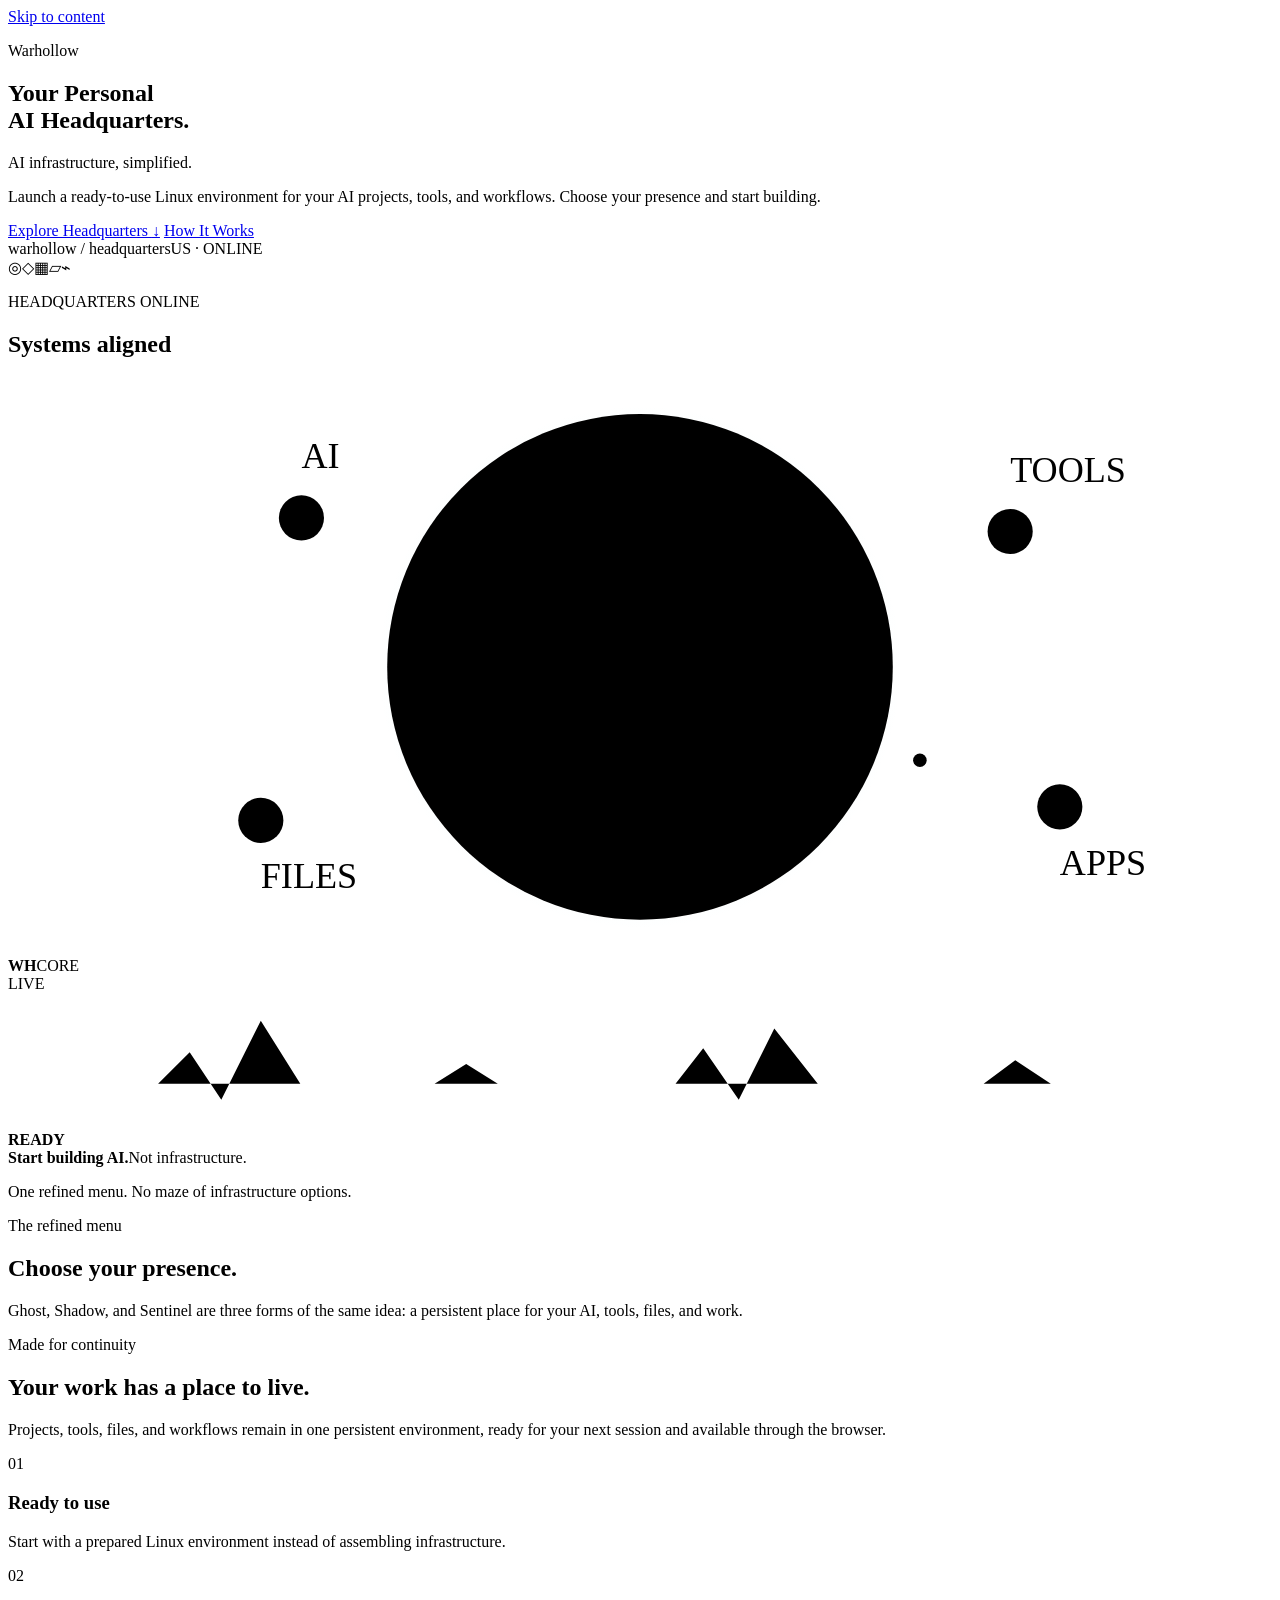
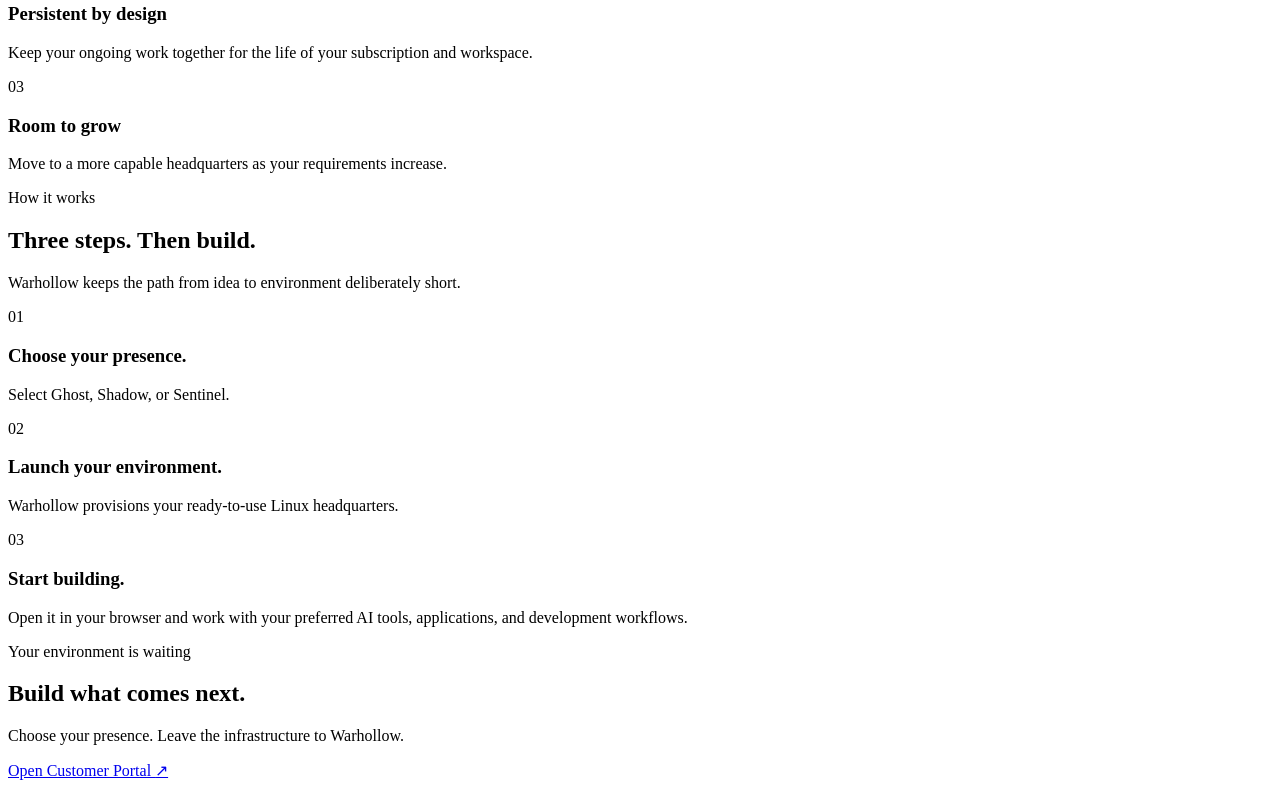
==== commit 8450048d: "Frame products as a digital presence" ====
--- a/warhollow-site/index.html
+++ b/warhollow-site/index.html
@@ -11,7 +11,7 @@
   <meta property="og:type" content="website">
   <meta property="og:site_name" content="Warhollow">
   <meta property="og:title" content="Warhollow — Your Personal AI Headquarters">
-  <meta property="og:description" content="AI infrastructure, simplified. Choose your headquarters and start building.">
+  <meta property="og:description" content="AI infrastructure, simplified. Choose your presence and start building.">
   <meta property="og:url" content="https://warhollow.com/">
   <meta name="twitter:card" content="summary_large_image">
   <link rel="stylesheet" href="/styles.css">
@@ -26,7 +26,7 @@
         <p class="eyebrow">Warhollow</p>
         <h1>Your Personal<br><span>AI Headquarters.</span></h1>
         <p class="hero-deck">AI infrastructure, simplified.</p>
-        <p class="hero-copy">Launch a ready-to-use Linux environment for your AI projects, tools, and workflows. Choose your headquarters and start building.</p>
+        <p class="hero-copy">Launch a ready-to-use Linux environment for your AI projects, tools, and workflows. Choose your presence and start building.</p>
         <div class="hero-actions">
           <a class="button primary" href="#headquarters">Explore Headquarters <span aria-hidden="true">↓</span></a>
           <a class="button secondary" href="#how-it-works">How It Works</a>
@@ -65,7 +65,7 @@
 
     <section class="section" id="headquarters">
       <div class="shell">
-        <div class="section-intro"><div><p class="eyebrow">The refined menu</p><h2>Choose your headquarters.</h2></div><p>Three progressively more capable configurations. The same focused Warhollow experience at every level.</p></div>
+        <div class="section-intro"><div><p class="eyebrow">The refined menu</p><h2>Choose your presence.</h2></div><p>Ghost, Shadow, and Sentinel are three forms of the same idea: a persistent place for your AI, tools, files, and work.</p></div>
         <product-catalog></product-catalog>
       </div>
     </section>
@@ -85,14 +85,14 @@
       <div class="shell">
         <div class="section-intro"><div><p class="eyebrow">How it works</p><h2>Three steps. Then build.</h2></div><p>Warhollow keeps the path from idea to environment deliberately short.</p></div>
         <div class="steps">
-          <article><span>01</span><h3>Choose your headquarters.</h3><p>Select Ghost, Shadow, or Sentinel.</p></article>
+          <article><span>01</span><h3>Choose your presence.</h3><p>Select Ghost, Shadow, or Sentinel.</p></article>
           <article><span>02</span><h3>Launch your environment.</h3><p>Warhollow provisions your ready-to-use Linux headquarters.</p></article>
           <article><span>03</span><h3>Start building.</h3><p>Open it in your browser and work with your preferred AI tools, applications, and development workflows.</p></article>
         </div>
       </div>
     </section>
 
-    <section class="section launch-section"><div class="shell launch-panel"><p class="eyebrow">Your environment is waiting</p><h2>Build what comes next.</h2><p>Choose a headquarters. Leave the infrastructure to Warhollow.</p><a class="button primary" href="https://portal.warhollow.com">Open Customer Portal <span aria-hidden="true">↗</span></a></div></section>
+    <section class="section launch-section"><div class="shell launch-panel"><p class="eyebrow">Your environment is waiting</p><h2>Build what comes next.</h2><p>Choose your presence. Leave the infrastructure to Warhollow.</p><a class="button primary" href="https://portal.warhollow.com">Open Customer Portal <span aria-hidden="true">↗</span></a></div></section>
   </main>
   <div data-site-footer></div>
   <script src="/product-catalog.js"></script>
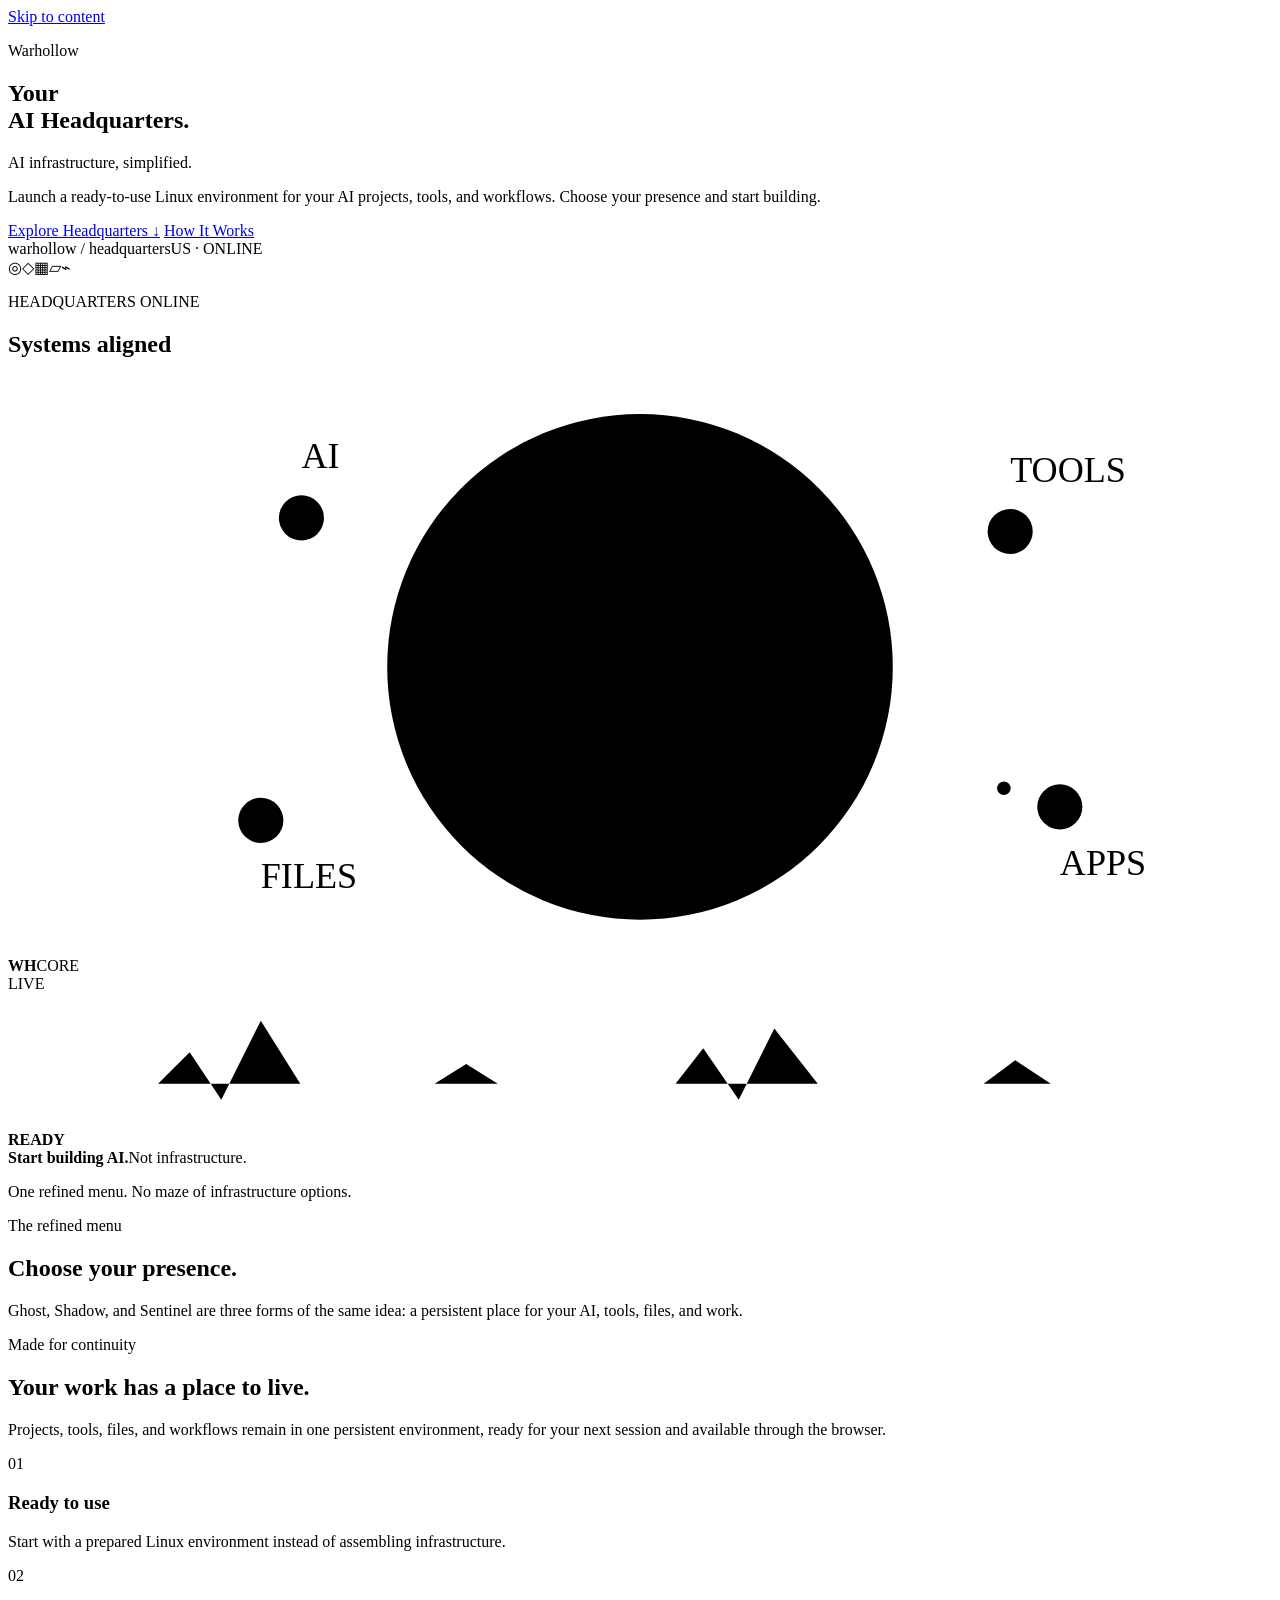
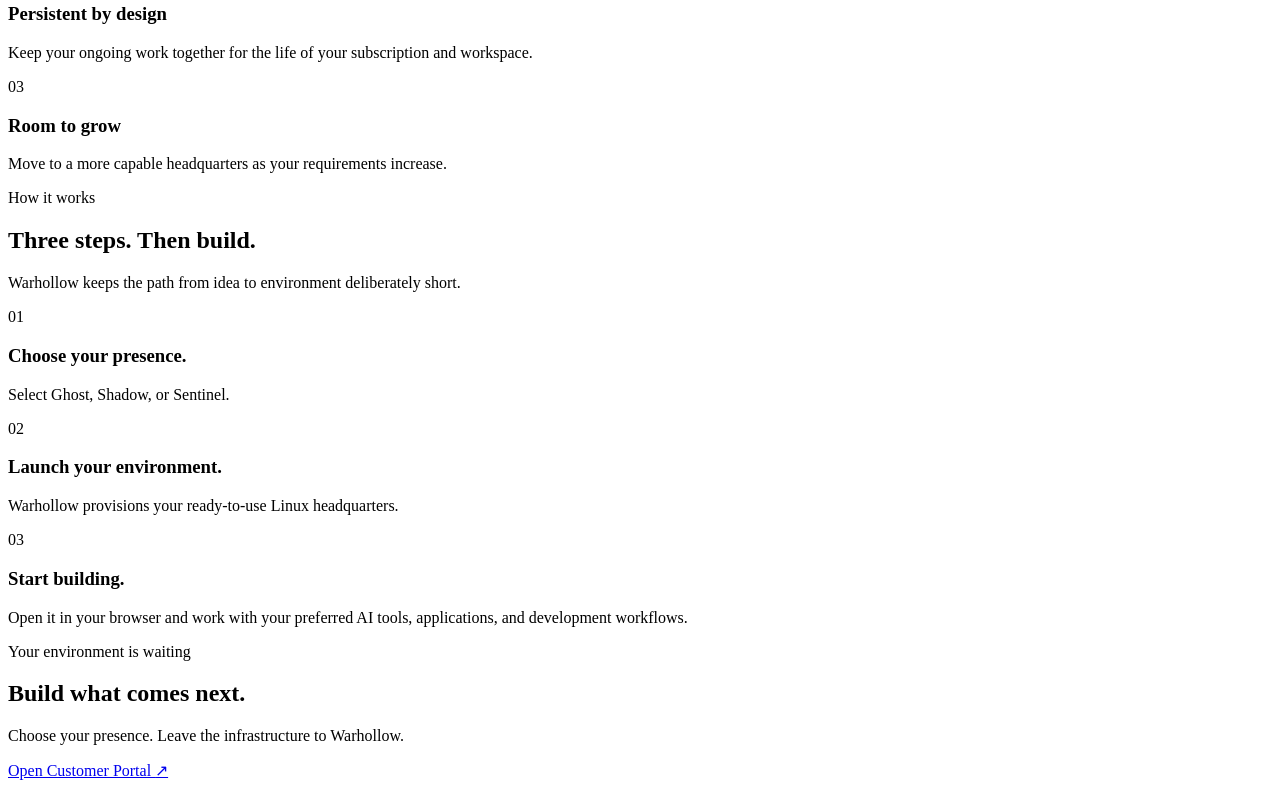
==== commit 4bb21ce2: "Refine AI headquarters messaging" ====
--- a/warhollow-site/index.html
+++ b/warhollow-site/index.html
@@ -5,12 +5,12 @@
   <meta name="viewport" content="width=device-width, initial-scale=1">
   <meta name="theme-color" content="#07090a">
   <meta name="robots" content="noindex, nofollow">
-  <title>Warhollow — Your Personal AI Headquarters</title>
+  <title>Warhollow — Your AI Headquarters</title>
   <meta name="description" content="Launch a ready-to-use, persistent Linux environment for your AI projects, tools, and workflows.">
   <link rel="canonical" href="https://warhollow.com/">
   <meta property="og:type" content="website">
   <meta property="og:site_name" content="Warhollow">
-  <meta property="og:title" content="Warhollow — Your Personal AI Headquarters">
+  <meta property="og:title" content="Warhollow — Your AI Headquarters">
   <meta property="og:description" content="AI infrastructure, simplified. Choose your presence and start building.">
   <meta property="og:url" content="https://warhollow.com/">
   <meta name="twitter:card" content="summary_large_image">
@@ -24,7 +24,7 @@
     <section class="hero shell">
       <div class="hero-copy-block">
         <p class="eyebrow">Warhollow</p>
-        <h1>Your Personal<br><span>AI Headquarters.</span></h1>
+        <h1>Your<br><span>AI Headquarters.</span></h1>
         <p class="hero-deck">AI infrastructure, simplified.</p>
         <p class="hero-copy">Launch a ready-to-use Linux environment for your AI projects, tools, and workflows. Choose your presence and start building.</p>
         <div class="hero-actions">
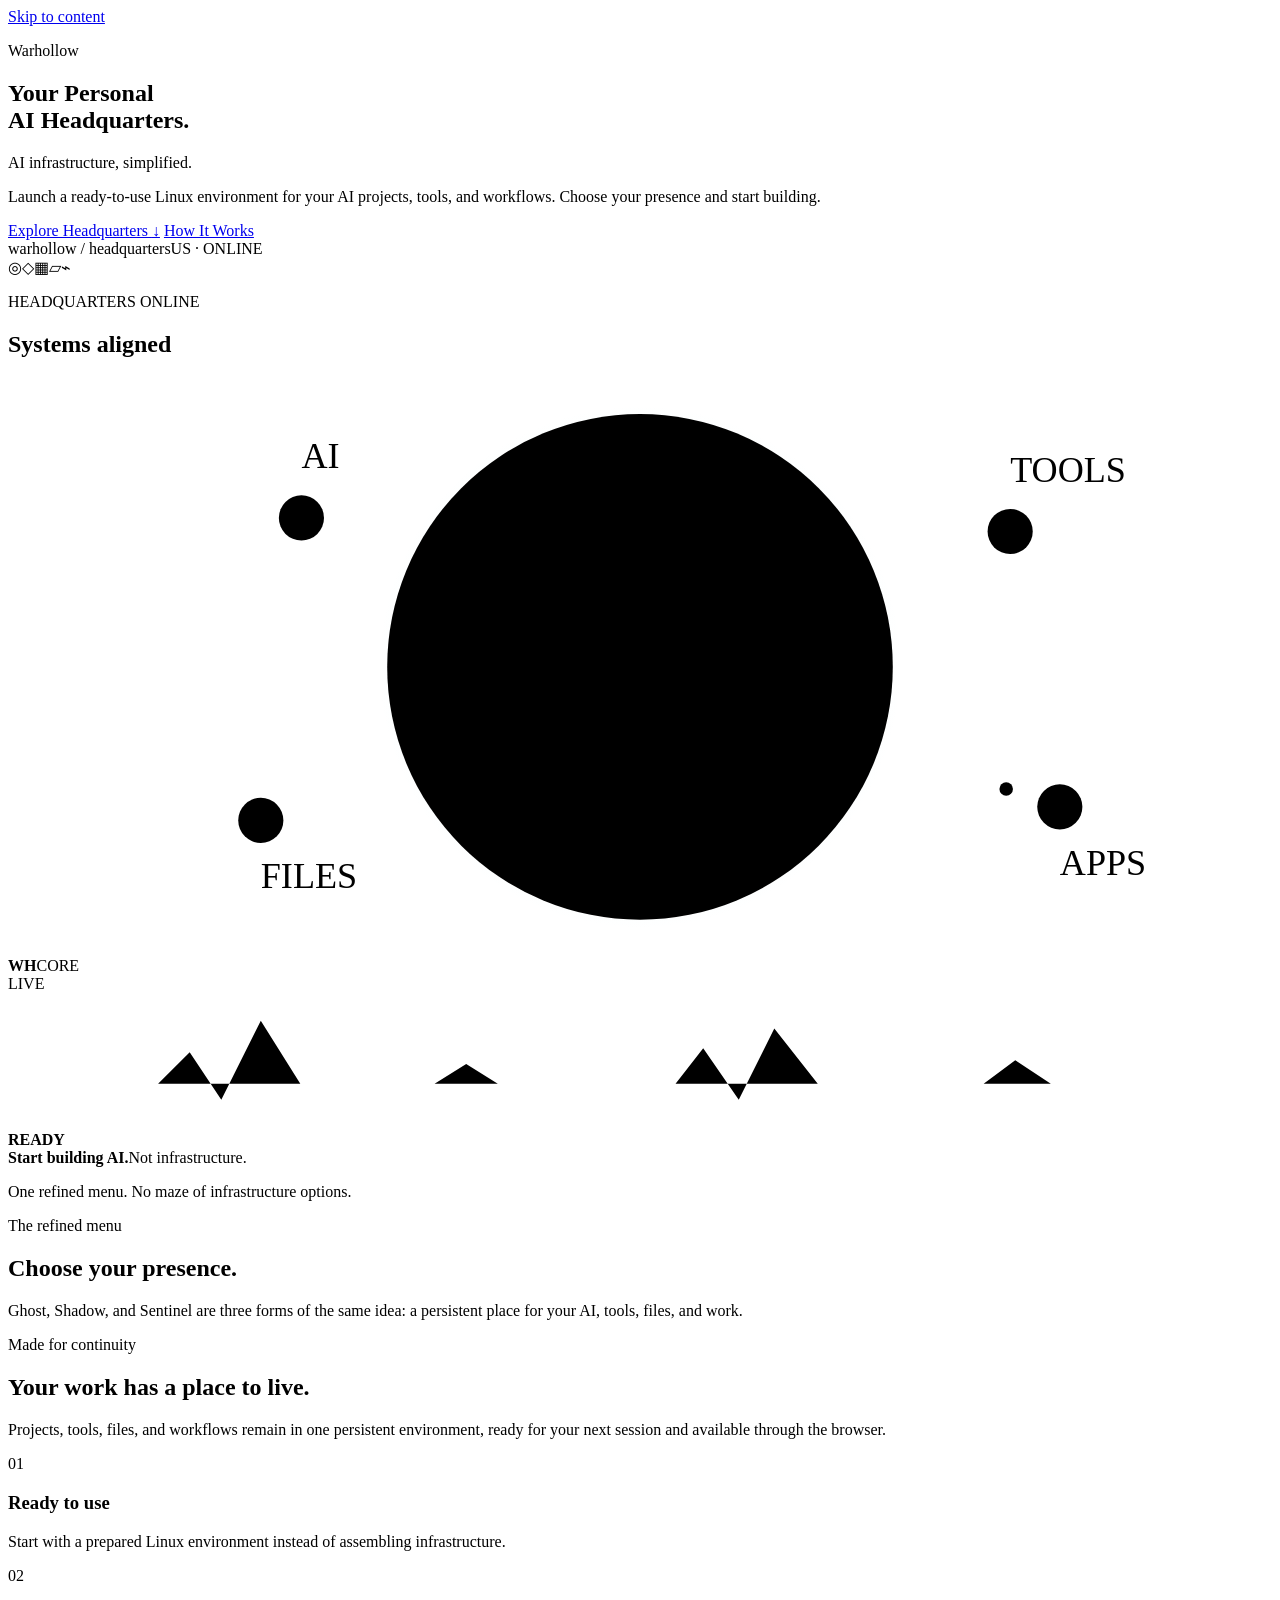
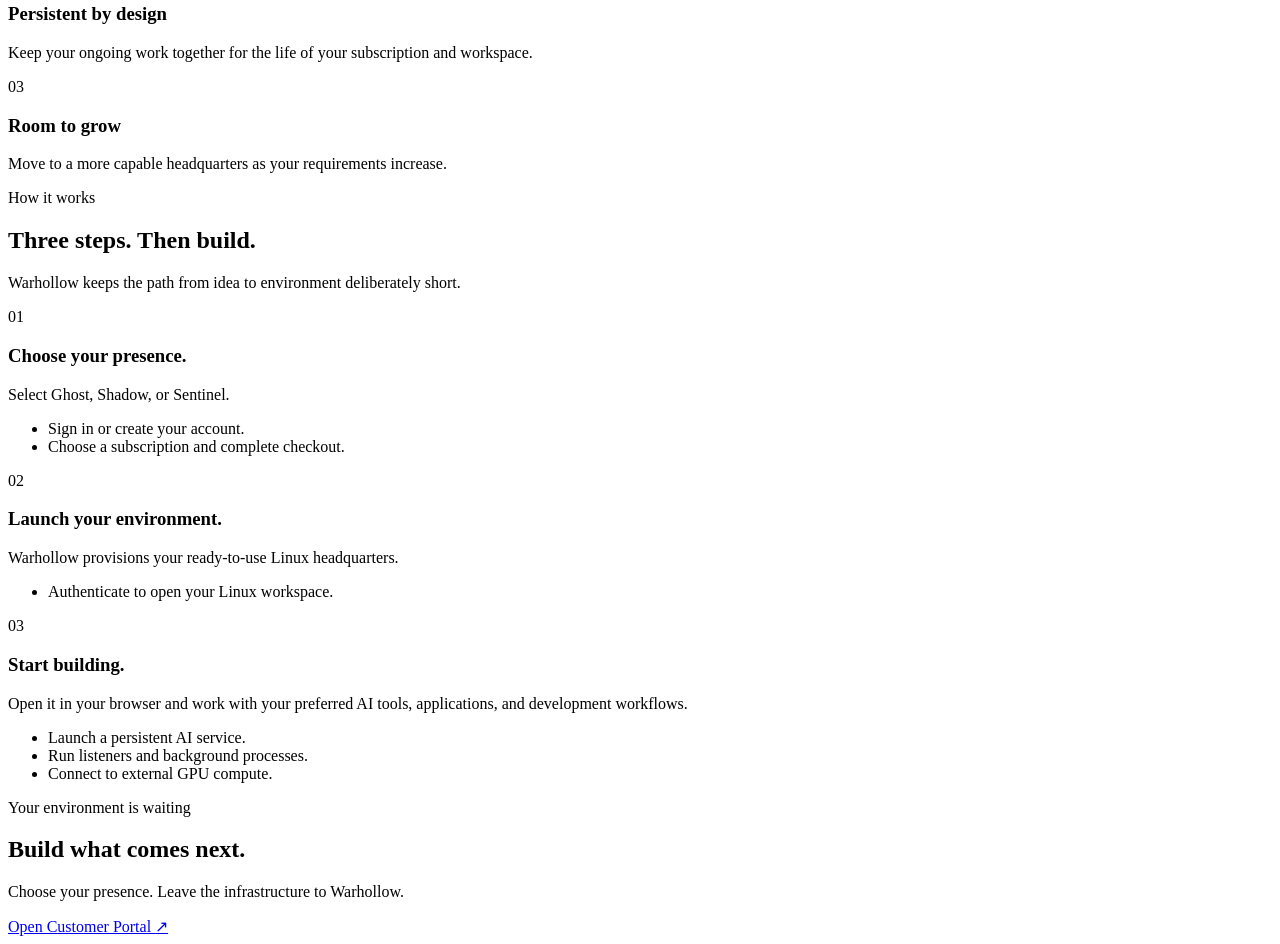
==== commit 7633c6d3: "Add product icons and onboarding guidance" ====
--- a/warhollow-site/index.html
+++ b/warhollow-site/index.html
@@ -5,12 +5,12 @@
   <meta name="viewport" content="width=device-width, initial-scale=1">
   <meta name="theme-color" content="#07090a">
   <meta name="robots" content="noindex, nofollow">
-  <title>Warhollow — Your AI Headquarters</title>
+  <title>Warhollow — Your Personal AI Headquarters</title>
   <meta name="description" content="Launch a ready-to-use, persistent Linux environment for your AI projects, tools, and workflows.">
   <link rel="canonical" href="https://warhollow.com/">
   <meta property="og:type" content="website">
   <meta property="og:site_name" content="Warhollow">
-  <meta property="og:title" content="Warhollow — Your AI Headquarters">
+  <meta property="og:title" content="Warhollow — Your Personal AI Headquarters">
   <meta property="og:description" content="AI infrastructure, simplified. Choose your presence and start building.">
   <meta property="og:url" content="https://warhollow.com/">
   <meta name="twitter:card" content="summary_large_image">
@@ -24,7 +24,7 @@
     <section class="hero shell">
       <div class="hero-copy-block">
         <p class="eyebrow">Warhollow</p>
-        <h1>Your<br><span>AI Headquarters.</span></h1>
+        <h1>Your Personal<br><span>AI Headquarters.</span></h1>
         <p class="hero-deck">AI infrastructure, simplified.</p>
         <p class="hero-copy">Launch a ready-to-use Linux environment for your AI projects, tools, and workflows. Choose your presence and start building.</p>
         <div class="hero-actions">
@@ -84,10 +84,10 @@
     <section class="section" id="how-it-works">
       <div class="shell">
         <div class="section-intro"><div><p class="eyebrow">How it works</p><h2>Three steps. Then build.</h2></div><p>Warhollow keeps the path from idea to environment deliberately short.</p></div>
-        <div class="steps">
-          <article><span>01</span><h3>Choose your presence.</h3><p>Select Ghost, Shadow, or Sentinel.</p></article>
-          <article><span>02</span><h3>Launch your environment.</h3><p>Warhollow provisions your ready-to-use Linux headquarters.</p></article>
-          <article><span>03</span><h3>Start building.</h3><p>Open it in your browser and work with your preferred AI tools, applications, and development workflows.</p></article>
+        <div class="steps instructive-steps">
+          <article><span>01</span><h3>Choose your presence.</h3><p>Select Ghost, Shadow, or Sentinel.</p><ul class="step-checklist"><li>Sign in or create your account.</li><li>Choose a subscription and complete checkout.</li></ul></article>
+          <article><span>02</span><h3>Launch your environment.</h3><p>Warhollow provisions your ready-to-use Linux headquarters.</p><ul class="step-checklist"><li>Authenticate to open your Linux workspace.</li></ul></article>
+          <article><span>03</span><h3>Start building.</h3><p>Open it in your browser and work with your preferred AI tools, applications, and development workflows.</p><ul class="step-checklist"><li>Launch a persistent AI service.</li><li>Run listeners and background processes.</li><li>Connect to external GPU compute.</li></ul></article>
         </div>
       </div>
     </section>
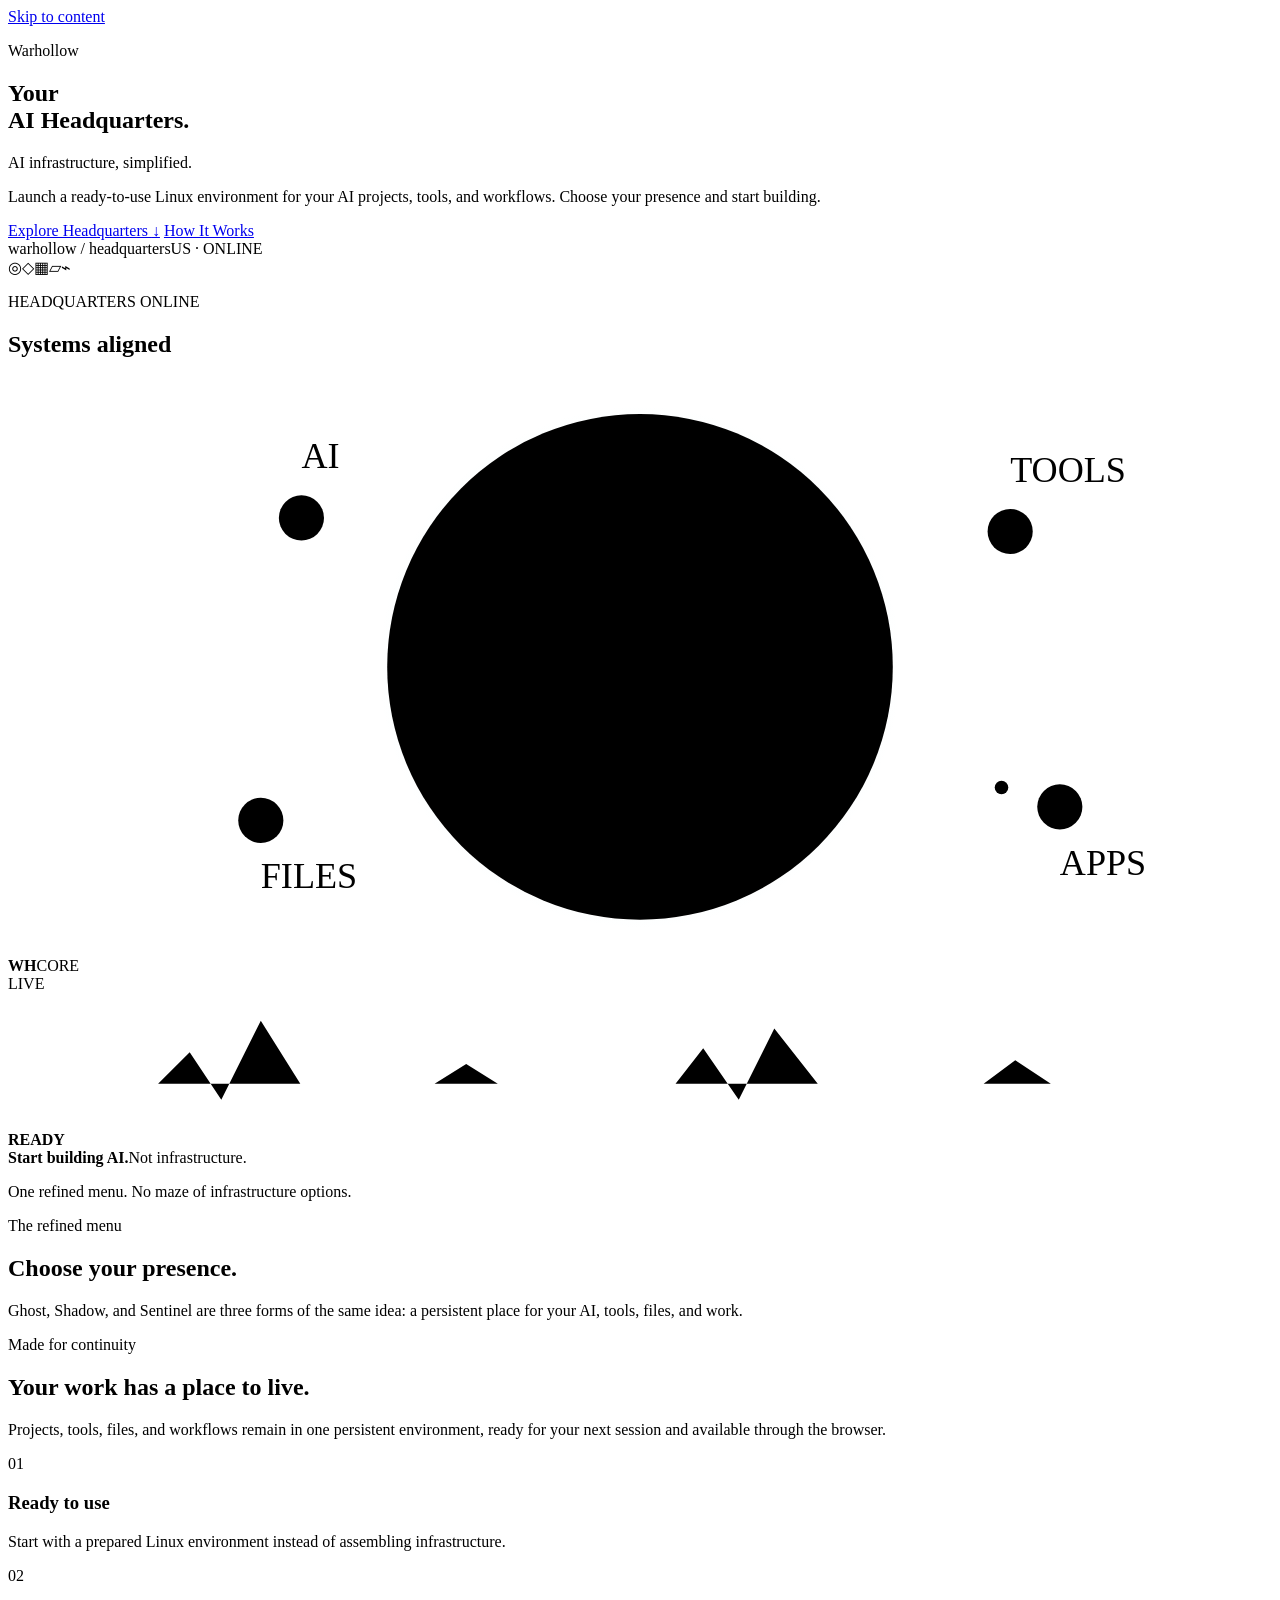
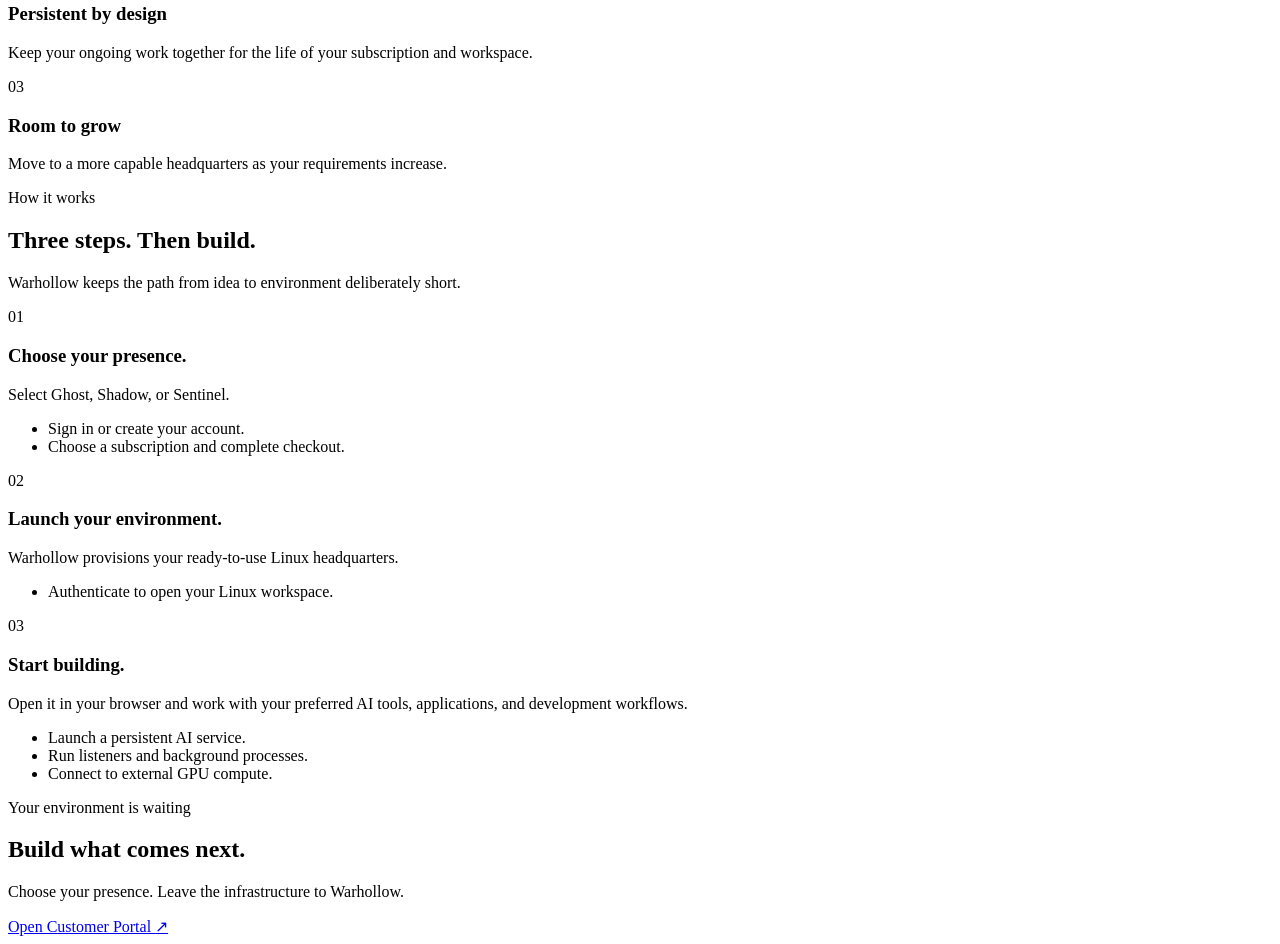
==== commit ed59943b: "Merge remote-tracking branch 'origin/main' into feature/public-launch-website" ====
--- a/warhollow-site/index.html
+++ b/warhollow-site/index.html
@@ -5,12 +5,12 @@
   <meta name="viewport" content="width=device-width, initial-scale=1">
   <meta name="theme-color" content="#07090a">
   <meta name="robots" content="noindex, nofollow">
-  <title>Warhollow — Your Personal AI Headquarters</title>
+  <title>Warhollow — Your AI Headquarters</title>
   <meta name="description" content="Launch a ready-to-use, persistent Linux environment for your AI projects, tools, and workflows.">
   <link rel="canonical" href="https://warhollow.com/">
   <meta property="og:type" content="website">
   <meta property="og:site_name" content="Warhollow">
-  <meta property="og:title" content="Warhollow — Your Personal AI Headquarters">
+  <meta property="og:title" content="Warhollow — Your AI Headquarters">
   <meta property="og:description" content="AI infrastructure, simplified. Choose your presence and start building.">
   <meta property="og:url" content="https://warhollow.com/">
   <meta name="twitter:card" content="summary_large_image">
@@ -24,7 +24,7 @@
     <section class="hero shell">
       <div class="hero-copy-block">
         <p class="eyebrow">Warhollow</p>
-        <h1>Your Personal<br><span>AI Headquarters.</span></h1>
+        <h1>Your<br><span>AI Headquarters.</span></h1>
         <p class="hero-deck">AI infrastructure, simplified.</p>
         <p class="hero-copy">Launch a ready-to-use Linux environment for your AI projects, tools, and workflows. Choose your presence and start building.</p>
         <div class="hero-actions">
